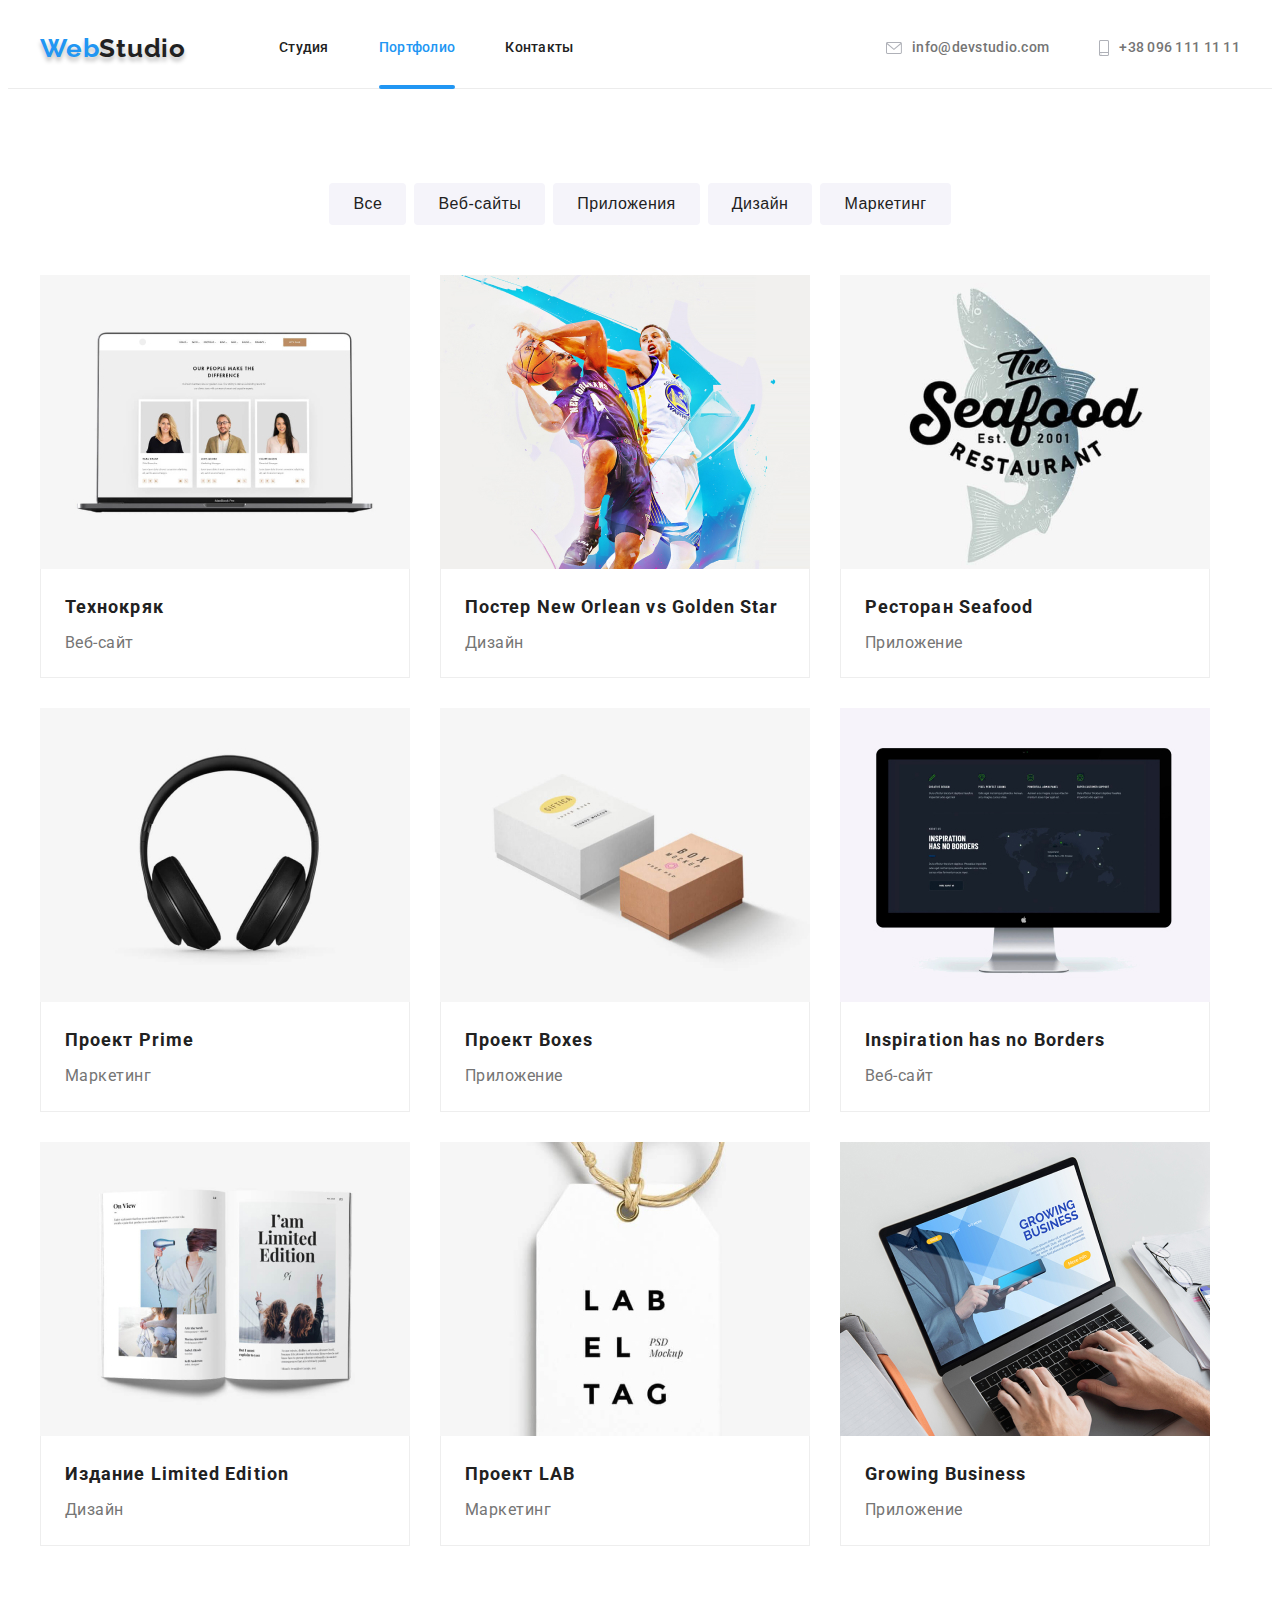
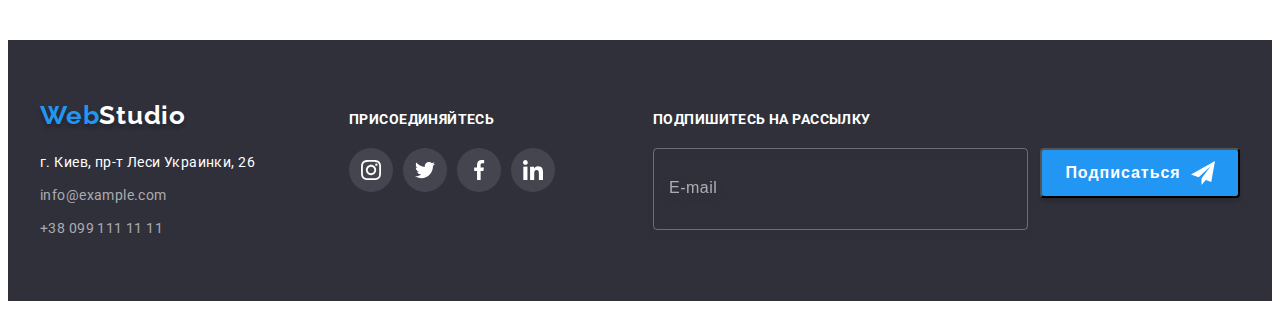
==== portfolio.html @ 2c864039 "создает файлы и папки проекта" ====
<!DOCTYPE html>
<html lang="ru">

<head>
    <meta charset="UTF-8">
    <meta http-equiv="X-UA-Compatible" content="IE=edge">
    <meta name="viewport" content="width=device-width, initial-scale=1.0">
    <title>Портфолио</title>
    <link rel="preconnect" href="https://fonts.gstatic.com">
    <link
        href="https://fonts.googleapis.com/css2?family=Oleo+Script&family=Raleway:wght@700&family=Roboto:wght@400;500;700;900&display=swap"
        rel="stylesheet">
    <link rel="stylesheet" href="https://cdnjs.cloudflare.com/ajax/libs/modern-normalize/1.0.0/modern-normalize.min.css"
            integrity="sha512-ISS7cAi1PEhQ8jnbJpJZMd29NlhNj4AWYyLOSp2CE/CsHxTCu+r+t0D2yoJudVrd0/8fTVPUVDzY5Tvli75u/g=="
            crossorigin="anonymous" />
    <link rel="stylesheet" href="./css/main.min.css">
</head>

<body>
        <header class="header">
            <div class="container header-container">
                <nav class="nav">
                    <a href="./index.html" class="logo link">Web<span class="logo__second-name">Studio</span></a>
                    <ul class="nav__list list">
                        <li class="nav__item">
                            <a class="nav__link link" href="./index.html">Студия</a>
                        </li>
                        <li class="nav__item">
                            <a class="nav__link link current" href="./portfolio.html">Портфолио</a>
                        </li>
                        <li class="nav__item">
                            <a class="nav__link link" href="">Контакты</a>
                        </li>
                    </ul>
                </nav>
        
                <ul class="header__contacts list link">
                    <li class="header__item">
                        <a class="header__mail link" href="mailto:info@devstudio.com">
                            <svg class="header__icon-envelope" width="16px" height="12px">
                                <use href="./images/sprite.svg#icon-envelope"></use>
                            </svg>
                            info@devstudio.com
                        </a>
                    </li>
                    <li><a class="header__tel link" href="tel:+380961111111">
                            <svg class="header__icon-smartphone" width="10px" height="16px">
                                <use href="./images/sprite.svg#icon-smartphone"></use>
                            </svg>
                            +38 096 111 11 11</a>
                    </li>
                </ul>
            </div>
        </header>

    <main>
        
            <!--        Кнопки-фильтры             -->

    <h1 class="portfolio__title visually-hidden">Портфолио</h1>
        <section class="portfolio__cards section">
            <div class="container">
                <ul class="portfolio__list list">
                    <li class="portfolio__list-item"><button type="button" class="nav-btn">Все</button></li>
                    <li class="portfolio__list-item"><button type="button" class="nav-btn">Веб-сайты</button></li>
                    <li class="portfolio__list-item"><button type="button" class="nav-btn">Приложения</button></li>
                    <li class="portfolio__list-item"><button type="button" class="nav-btn">Дизайн</button></li>
                    <li class="portfolio__list-item"><button type="button" class="nav-btn">Маркетинг</button></li>
                </ul>
                     
            <!--        Карточки             -->

                <ul class="cards__list list cards__container">
                    <li class="cards__item">
                        <a href="" class="cards__portfolio-link link">
                            <div class="card__wrapper">
                                <img class="cards__img" src="./images/cards/img.jpg" alt="Сайт" width="370" height="294">
                                <p class="overlay">
                                    Технокряк это современная площадка распространения коронавируса. Компании используют эту платформу
                                    для цифрового
                                    шпионажа и атак на защищённые сервера конкурентов.
                                </p>
                            </div>
                            
                            <div class="card__description">
                                <h2 class="cards__title">Технокряк</h2>
                                <p class="cards__relation">Веб-сайт</p>
                            </div>
                        </a>
                        
                    </li>
                    <li class="cards__item">
                        <a href="" class="cards__portfolio-link link">
                            <div class="card__wrapper">
                                <img class="cards__img" src="./images/cards/img-1.jpg" alt="Баскетболисты" width="370" height="294">
                                <p class="overlay">
                                    Технокряк это современная площадка распространения коронавируса. Компании используют эту платформу
                                    для цифрового
                                    шпионажа и атак на защищённые сервера конкурентов.
                                </p>
                            </div>

                                <div class="card__description">
                                    <h2 class="cards__title">Постер New Orlean vs Golden Star</h2>
                                    <p class="cards__relation">Дизайн</p>
                                </div>
                        </a>
                        
                    </li>
                    <li class="cards__item">
                        <a href="" class="cards__portfolio-link link">
                            <div class="card__wrapper">
                                <img class="cards__img" src="./images/cards/img-2.jpg" alt="Лого ресторана" width="370" height="294">
                                <p class="overlay">
                                    Технокряк это современная площадка распространения коронавируса. Компании используют эту платформу
                                    для цифрового
                                    шпионажа и атак на защищённые сервера конкурентов.
                                </p>
                            </div>
                                <div class="card__description">
                                    <h2 class="cards__title">Ресторан Seafood</h2>
                                    <p class="cards__relation">Приложение</p>
                                </div>
                        </a>
                        
                    </li>
                    <li class="cards__item">
                        <a href="" class="cards__portfolio-link link">
                            <div class="card__wrapper">
                                <img class="cards__img" src="./images/cards/img-3.jpg" alt="Наушники" width="370" height="294">
                                <p class="overlay">
                                    Технокряк это современная площадка распространения коронавируса. Компании используют эту платформу
                                    для цифрового
                                    шпионажа и атак на защищённые сервера конкурентов.
                                </p>
                            </div>
                                <div class="card__description">
                                    <h2 class="cards__title">Проект Prime</h2>
                                    <p class="cards__relation">Маркетинг</p>
                                </div>
                        </a>
                        
                    </li>
                    <li class="cards__item">
                        <a href="" class="cards__portfolio-link link">
                            <div class="card__wrapper">
                                <img class="cards__img" src="./images/cards/img-4.jpg" alt="Коробки" width="370" height="294">
                                <p class="overlay">
                                    Технокряк это современная площадка распространения коронавируса. Компании используют эту платформу
                                    для цифрового
                                    шпионажа и атак на защищённые сервера конкурентов.
                                </p>
                            </div>
                                <div class="card__description">
                                    <h2 class="cards__title">Проект Boxes</h2>
                                    <p class="cards__relation">Приложение</p>
                                </div>
                        </a>
                        
                    </li>
                    <li class="cards__item">
                        <a href="" class="cards__portfolio-link link">
                            <div class="card__wrapper">
                                <img class="cards__img" src="./images/cards/img-5.jpg" alt="Сайт" width="370" height="294">
                                <p class="overlay">
                                    Технокряк это современная площадка распространения коронавируса. Компании используют эту платформу
                                    для цифрового
                                    шпионажа и атак на защищённые сервера конкурентов.
                                </p>
                            </div>
                                <div class="card__description">
                                    <h2 class="cards__title">Inspiration has no Borders</h2>
                                    <p class="cards__relation">Веб-сайт</p>
                                </div>
                        </a>
                        
                    </li>
                    <li class="cards__item">
                        <a href="" class="cards__portfolio-link link">
                            <div class="card__wrapper">
                                <img class="cards__img" src="./images/cards/img-6.jpg" alt="Журнал" width="370" height="294">
                                <p class="overlay">
                                    Технокряк это современная площадка распространения коронавируса. Компании используют эту платформу
                                    для цифрового
                                    шпионажа и атак на защищённые сервера конкурентов.
                                </p>
                            </div>
                                <div class="card__description">
                                    <h2 class="cards__title">Издание Limited Edition</h2>
                                    <p class="cards__relation">Дизайн</p>
                                </div>
                        </a>
                        
                    </li>
                    <li class="cards__item">
                        <a href="" class="cards__portfolio-link link">
                            <div class="card__wrapper">
                                <img class="cards__img" src="./images/cards/img-7.jpg" alt="Бирка" width="370" height="294">
                                <p class="overlay">
                                    Технокряк это современная площадка распространения коронавируса. Компании используют эту платформу
                                    для цифрового
                                    шпионажа и атак на защищённые сервера конкурентов.
                                </p>
                            </div>
                                <div class="card__description">
                                    <h2 class="cards__title">Проект LAB</h2>
                                    <p class="cards__relation">Маркетинг</p>
                                </div>
                        </a>
                        
                    </li>
                    <li class="cards__item" >
                        <a href="" class="cards__portfolio-link link">
                            <div class="card__wrapper">
                                <img class="cards__img" src="./images/cards/img-8.jpg" alt="Ноутбук" width="370" height="294">
                                <p class="overlay">
                                    Технокряк это современная площадка распространения коронавируса. Компании используют эту платформу
                                    для цифрового
                                    шпионажа и атак на защищённые сервера конкурентов.
                                </p>
                            </div>
                                <div class="card__description">
                                    <h2 class="cards__title">Growing Business</h2>
                                    <p class="cards__relation">Приложение</p>
                                </div>
                        </a>
                        
                    </li>
                </ul>
            </div>
            
        </section>

    </main>
    
    <!--footer and adress-->
    <footer>
        <div class="footer">
            <div class="container footer-fl">
    
                <div class="footer__adds">
                    <h2 class="footer__header visually-hidden">Контакты</h2>
                    <a class="logo link footer__logo" href="index.html">Web<span class="logo__second-name">Studio</span></a>
                    <address class="adds">
                        <ul class="adds__list list">
                            <li class="adds__item"><a class="adds__link-address link"
                                    href="https://goo.gl/maps/FESoBr5XwrtahdSF9" target="_blank"
                                    rel="noreferrer noopener">г. Киев, пр-т Леси
                                    Украинки, 26</a></li>
                            <li class="adds__item"><a class="adds__link-mail link"
                                    href="mailto:info@example.com">info@example.com</a></li>
                            <li class="adds__item"><a class="adds__link-tel link" href="tel:+380991111111">+38 099 111 11
                                    11</a></li>
                        </ul>
                    </address>
                </div>
                <div class="footer__social">
                    <h3 class="footer__social-header">присоединяйтесь</h3>
                    <ul class="footer__social-list list">
                        <li class="footer__soc-item">
                            <a href="" class="footer__social-list-link link">
                                <svg class="footer__social-list-icon" width="20px" height="20px">
                                    <use href="./images/sprite.svg#icon-instagram"></use>
                                </svg>
                            </a>
                        </li>
                        <li class="footer__soc-item">
                            <a href="" class="footer__social-list-link link">
                                <svg class="footer__social-list-icon" width="20px" height="20px">
                                    <use href="./images/sprite.svg#icon-twitter"></use>
                                </svg>
                            </a>
                        </li>
                        <li class="footer__soc-item">
                            <a href="" class="footer__social-list-link link">
                                <svg class="footer__social-list-icon" width="20px" height="20px">
                                    <use href="./images/sprite.svg#icon-facebook"></use>
                                </svg>
                            </a>
                        </li>
                        <li class="footer__soc-item">
                            <a href="" class="footer__social-list-link link">
                                <svg class="footer__social-list-icon" width="20px" height="20px">
                                    <use href="./images/sprite.svg#icon-linkedin"></use>
                                </svg>
                            </a>
                        </li>
                    </ul>
                </div>
                <div class="subscription">
                    <h3 class="subscription__title">подпишитесь на рассылку</h3>
                    <form action="#" class="subscription__form-footer">
                        <label class="subscription__label">
                            <input type="email" class="subscription__form-input" placeholder="E-mail">
                        </label>
                        <button type="submit" class="subscription__form-btn">
                            Подписаться
                            <svg class="icon-send" width="24px" height="24px">
                                <use href="./images/icons.svg#icon-icon-send"></use>
                            </svg>
                        </button>
                    </form>
                </div>
            </div>
    
        </div>
    </footer>

</body>

</html>
---- css/main.min.css ----
:root{--main-font: "Roboto", sans-serif;--secondary-font: "Raleway", sans-serif;--accent-color: #2196f3;--title-color: #212121;--under-color: #757575;--other-color: #ffffff;--bg-hf: #2f303a;--color-adds: rgba(255, 255, 255, 0.6);--icon-color: #afb1b8;--td: 250ms;--tf: cubic-bezier(0.4, 0, 0.2, 1)}.visually-hidden{position:absolute;width:1px;height:1px;margin:-1px;border:0;padding:0;white-space:nowrap;clip-path:inset(100%);clip:rect(0 0 0 0);overflow:hidden}.list{list-style:none}.link{text-decoration:none}h1,h2,h3,h4,h5,h6,p{margin-top:0;margin-bottom:0}ul,ol{margin-top:0;margin-bottom:0;padding-left:0}img{display:block}body{font-family:var(--main-font)}.section{padding-bottom:94px}.container{width:1200px;padding-left:15px;padding-right:15px;margin:0 auto}.title-section{margin-bottom:50px}.logo{margin-right:93px;font-family:var(--secondary-font);font-weight:700;font-size:26px;line-height:1.19;letter-spacing:0.03em;text-shadow:0px 4px 4px rgba(0,0,0,0.25);color:var(--accent-color)}.backdrop{position:fixed;top:0;left:0;width:100vw;height:100vh;background:rgba(0,0,0,0.2);z-index:100;transition-property:opacity, visibility;transition-duration:var(--td);transition-timing-function:var(--tf)}.is-hidden{opacity:0;visibility:hidden;pointer-events:none}.modal{position:absolute;top:50%;left:50%;transform:translate(-50%, -50%);width:528px;height:580px;background-color:var(--other-color);box-shadow:0px 1px 3px rgba(0,0,0,0.12),0px 1px 1px rgba(0,0,0,0.14),0px 2px 1px rgba(0,0,0,0.2);border-radius:4px;padding:40px}.modal-close-btn{width:30px;height:30px;background-color:transparent;border:1px solid rgba(0,0,0,0.1);cursor:pointer;position:absolute;top:8px;right:8px;padding:0;border-radius:50%;display:flex;align-items:center;justify-content:center}.icon-close{width:18px;height:18px;transition-property:fill;transition-duration:var(--td);transition-timing-function:var(--tf)}.icon-close:hover{fill:var(--accent-color)}.modal-form{display:flex;flex-direction:column}.modal-form-head{font-style:normal;font-weight:bold;font-size:20px;line-height:1.15;text-align:center;letter-spacing:0.03em;color:var(--title-color);margin-bottom:12px}.modal-form-input{width:100%;height:40px;border:1px solid rgba(33,33,33,0.2);border-radius:4px;padding-left:42px;transition-property:border-color;transition-duration:var(--td);transition-timing-function:var(--tf)}.modal-form-input:focus{border-color:var(--accent-color);outline:none}.modal-form-input:focus+.modal-form-icon{fill:var(--accent-color)}.modal-form-icon{position:absolute;display:block;top:50%;left:15px;transform:translateY(-50%);transition-property:fill;transition-duration:var(--td);transition-timing-function:var(--tf)}.modal-form-input-wrapper{display:block;position:relative;margin-top:4px}.modal-form-field{margin-bottom:10px}.modal-form-message{margin-top:4px;height:120px;width:100%;border:1px solid rgba(33,33,33,0.2);border-radius:4px;resize:none;padding:12px 16px}.modal-form-message::placeholder{font-size:12px;line-height:1.16;letter-spacing:0.01em;color:rgba(117,117,117,0.5)}.modal-form-message:focus{border-color:var(--accent-color);outline:none}.modal-form-checkbox-policy{font-size:14px;line-height:1.7;letter-spacing:0.03em;color:var(--under-color);margin-left:auto;margin-right:auto}.modal-form-checkbox-policy::before{content:"";display:inline-block;vertical-align:middle;margin-right:8px;width:16px;height:15px;outline:1px solid black;cursor:pointer;transition-property:outline-color;transition-duration:var(--td);transition-timing-function:var(--tf)}.modal-form-checkbox:checked+.modal-form-checkbox-policy::before{outline:var(--accent-color);background-image:url("../images/check.svg")}.modal-form-checkbox:focus+.modal-form-checkbox-policy::before{outline-color:var(--accent-color)}.vis-hidden-for-check{position:absolute !important;clip:rect(1px 1px 1px 1px);clip:rect(1px, 1px, 1px, 1px);padding:0 !important;border:0 !important;height:1px !important;width:1px !important;overflow:hidden}.modal-form-btn{display:block;width:200px;height:50px;background:var(--accent-color);box-shadow:0px 4px 4px rgba(0,0,0,0.15);border-radius:4px;cursor:pointer;margin-left:auto;margin-right:auto;margin-top:30px;padding-top:10px;padding-bottom:10px;font-weight:700;font-size:16px;line-height:1.87;align-items:center;text-align:center;letter-spacing:0.06em;color:var(--other-color);background-color:var(--accent-color)}.header{border-bottom:1px solid #ececec}.header .logo__second-name{color:var(--title-color)}.header-container{display:flex;align-items:center}.nav{display:flex;align-items:center}.nav .link.current{color:var(--accent-color)}.current{position:relative}.current::after{position:absolute;content:"";left:0;bottom:-1px;background-color:var(--accent-color);border-radius:2px;width:100%;height:4px}.nav__list{display:flex;align-items:center}.nav__link{display:block;padding:32px 0;font-weight:500;font-size:14px;line-height:1.14;letter-spacing:0.02em;color:var(--title-color);transition-property:color;transition-duration:var(--td);transition-timing-function:var(--tf)}.nav__item:not(:last-child){margin-right:50px}.header__contacts{margin-left:auto;display:flex;align-items:center}.header__item{margin-right:50px}.nav__link:hover,.nav__link:focus,.header__mail:focus,.header__mail:hover,.header__tel:hover,.header__tel:focus,.header__mail:focus .header__icon-envelope,.header__mail:hover .header__icon-envelope,.header__tel:hover .header__icon-smartphone,.header__tel:focus .header__icon-smartphone{color:var(--accent-color);fill:var(--accent-color)}.header__mail,.header__tel{display:flex;align-items:center;color:var(--under-color);transition-property:color;transition-duration:var(--td);transition-timing-function:var(--tf)}.header__contacts{font-weight:500;font-size:14px;line-height:1.14;letter-spacing:0.02em}.header__icon-envelope{fill:var(--icon-color);margin-right:10px;transition-property:fill;transition-duration:var(--td);transition-timing-function:var(--tf)}.header__icon-smartphone{fill:var(--icon-color);margin-right:10px;transition-property:fill;transition-duration:var(--td);transition-timing-function:var(--tf)}.hero{background:var(--bg-hf);padding-top:200px;padding-bottom:200px;background-image:linear-gradient(rgba(47,48,58,0.4), rgba(47,48,58,0.4)),url("../images/bg.png");background-repeat:no-repeat;background-position:center;max-width:1600px;margin:0 auto}.hero__heading{width:696px;margin-left:auto;margin-right:auto;margin-bottom:30px;font-weight:900;font-size:44px;line-height:1.36;text-align:center;letter-spacing:0.06em;text-transform:uppercase;color:var(--other-color)}.hero__button{display:block;margin-left:auto;margin-right:auto;padding:10px 32px;font-weight:700;font-size:16px;line-height:1.87;align-items:center;text-align:center;letter-spacing:0.06em;color:var(--other-color);background-color:var(--accent-color);cursor:pointer;border-radius:4px}.features__icon{display:flex;align-items:center;justify-content:center;width:270px;height:120px;border-radius:4px;margin-bottom:30px;background-color:#f5f4fa}.features{padding-top:94px}.features__list{display:flex}.features__list .features__item{width:270px}.features__list .features__item:not(:last-child){margin-right:30px}.features__header-item{margin-bottom:10px;font-weight:700;font-size:14px;line-height:1.14;letter-spacing:0.03em;text-transform:uppercase;color:var(--title-color)}.features__description{font-size:14px;line-height:1.71;letter-spacing:0.03em;color:var(--under-color)}.implementation__list{display:flex;margin-right:-30px}.implementation__item{flex-basis:calc((100% - 90) / 3);margin-right:30px;position:relative}.implementation__header{font-weight:700;font-size:36px;line-height:1.19;text-align:center;letter-spacing:0.03em;color:var(--title-color)}.implementation__description{position:absolute;font-family:var(--main-font);background:rgba(47,48,58,0.8);font-weight:700;font-size:14px;line-height:1.14;text-align:center;letter-spacing:0.03em;text-transform:uppercase;color:var(--other-color);width:100%;bottom:0;padding:27px}.team{background-color:#f5f4fa;padding-top:94px}.team__item{flex-basis:calc((100% - 120px) / 4);margin-left:30px;background:var(--other-color);box-shadow:0px 1px 3px rgba(0,0,0,0.12),0px 1px 1px rgba(0,0,0,0.14),0px 2px 1px rgba(0,0,0,0.2);border-radius:0px 0px 4px 4px}.team__list{display:flex;margin-left:-30px}.team__title{font-weight:700;font-size:36px;line-height:1.19;text-align:center;letter-spacing:0.03em;color:var(--title-color)}.team__discription{padding-left:10px;padding-right:10px;padding-top:30px;padding-bottom:30px}.team__name{font-weight:500;font-size:16px;line-height:1.18;text-align:center;letter-spacing:0.03em;color:var(--title-color);margin-bottom:10px}.team__profession{font-size:16px;line-height:1.18;text-align:center;letter-spacing:0.03em;color:var(--under-color);margin-top:16px}.team__social-list-icon{fill:var(--icon-color);width:20px;height:16px;transition-property:fill;transition-duration:var(--td);transition-timing-function:var(--tf)}.team__social-list{display:flex;justify-content:space-between;padding-left:32px;padding-right:32px}.team__social-list-link{display:flex;justify-content:center;align-items:center;width:44px;height:44px;border-radius:50%;transition-property:background-color;transition-duration:var(--td);transition-timing-function:var(--tf)}.team__social-list-link:hover,.team__social-list-link:focus{background-color:var(--accent-color)}.team__social-list-link:hover .team__social-list-icon,.team__social-list-link:focus .team__social-list-icon{fill:var(--other-color)}.clients{padding-top:94px}.company{display:flex}.clients__title{font-size:36px;line-height:1.19;text-align:center;letter-spacing:0.03em;color:var(--title-color)}.company__icon{display:flex;justify-content:center;align-items:center;width:170px;height:92px;border:1px solid #afb1b8;border-radius:4px;fill:var(--icon-color);transition-property:fill, border-color;transition-duration:var(--td);transition-timing-function:var(--tf)}.company__icon:focus,.company__icon:hover{fill:var(--accent-color);border-color:var(--accent-color)}.company__item{transition-property:border-color;transition-duration:var(--td);transition-timing-function:var(--tf)}.company__item:focus,.company__item:hover{border-color:var(--accent-color)}.company__item:not(:last-child){margin-right:30px}.footer-fl{display:flex;align-items:baseline}.footer{padding-top:60px;padding-bottom:60px;background:var(--bg-hf)}.footer .logo__second-name{color:var(--other-color)}.footer__logo{display:inline-block;margin-bottom:20px}.adds__link-mail,.adds__link-tel,.adds__link-address{font-style:normal;font-weight:normal;font-size:14px;line-height:1.71;letter-spacing:0.03em;color:var(--color-adds)}.adds__link-address{color:var(--other-color)}.adds__item{margin-bottom:9px}.adds__item:last-child{margin-bottom:0}.footer__social-header{font-family:Roboto;font-size:14px;line-height:1.14;letter-spacing:0.03em;text-transform:uppercase;color:var(--other-color)}.footer__social{margin-left:70px}.footer__social-list{display:flex;margin-top:20px}.footer__social-list-link{display:flex;align-items:center;justify-content:center;width:44px;height:44px;background:rgba(255,255,255,0.1);border-radius:50%;transition-property:background;transition-duration:var(--td);transition-timing-function:var(--tf)}.footer__social-list-link:focus,.footer__social-list-link:hover{background-color:var(--accent-color)}.footer__soc-item:not(:last-child){margin-right:10px}.footer__social-list-icon{fill:var(--other-color)}.subscription{margin-left:auto}.subscription__title{font-size:14px;line-height:1.14;letter-spacing:0.03em;text-transform:uppercase;color:var(--other-color)}.subscription__form-footer{display:flex;margin-top:20px}.subscription__form-input{padding:15px 0 15px 15px;height:50px;width:358px;border:1px solid rgba(255,255,255,0.3);filter:drop-shadow(0px 4px 4px rgba(0,0,0,0.15));border-radius:4px;background-color:transparent;color:var(--other-color)}.subscription__form-input::placeholder{font-size:16px;line-height:1.25;align-items:center;letter-spacing:0.03em;color:rgba(255,255,255,0.6)}.subscription__form-btn{display:flex;justify-content:center;align-items:center;width:200px;height:50px;background:var(--accent-color);box-shadow:0px 4px 4px rgba(0,0,0,0.15);border-radius:4px;margin-left:12px;cursor:pointer;font-size:16px;line-height:1.87;font-weight:bold;letter-spacing:0.06em;color:var(--other-color)}.icon-send{margin-left:10px}.card__wrapper{position:relative;overflow:hidden}.overlay{font-size:18px;line-height:1.4;letter-spacing:0.03em;padding:63px 24px;position:absolute;background-color:rgba(33,150,243,0.9);color:var(--other-color);height:100%;top:0;left:0;overflow:auto;transform:translateY(100%);transition-property:transform;transition-duration:var(--td);transition-timing-function:var(--tf)}.cards__portfolio-link:hover .overlay,.cards__portfolio-link:focus .overlay{transform:translateY(0%)}.portfolio__cards{padding-top:94px}.portfolio__list{justify-content:center;display:flex;margin-bottom:50px}.portfolio__list-item{margin-right:8px}.portfolio__list-item:last-child{margin-right:0}.cards__list{display:flex;flex-wrap:wrap;margin-right:-30px}.cards__item{flex-basis:calc((100% - 90) / 3);margin-right:30px;margin-bottom:30px}.cards__item:nth-last-child(-n+3){margin-bottom:0}.cards__item:focus,.cards__item:hover{box-shadow:0px 1px 1px rgba(0,0,0,0.12),0px 4px 4px rgba(0,0,0,0.06),1px 4px 6px rgba(0,0,0,0.16)}.card__description{padding:20px 24px;border-bottom:1px solid #eeeeee;border-right:1px solid #eeeeee;border-left:1px solid #eeeeee}.nav-btn{padding:6px 22px;font-weight:500;font-size:16px;line-height:1.6;text-align:center;letter-spacing:0.03em;color:var(--title-color);background:#f5f4fa;border-color:transparent;border-radius:4px;transition-property:background-color, color, box-shadow;transition-duration:var(--td);transition-timing-function:var(--tf)}.nav-btn:hover,.nav-btn:focus{background-color:var(--accent-color);color:var(--other-color);cursor:pointer;box-shadow:0px 3px 1px rgba(0,0,0,0.1),0px 1px 2px rgba(0,0,0,0.08),0px 2px 2px rgba(0,0,0,0.12)}.cards__title{margin-bottom:4px;font-size:18px;line-height:2;letter-spacing:0.06em;color:var(--title-color)}.cards__relation{font-size:16px;line-height:1.8;letter-spacing:0.03em;color:var(--under-color)}
/*# sourceMappingURL=main.min.css.map */
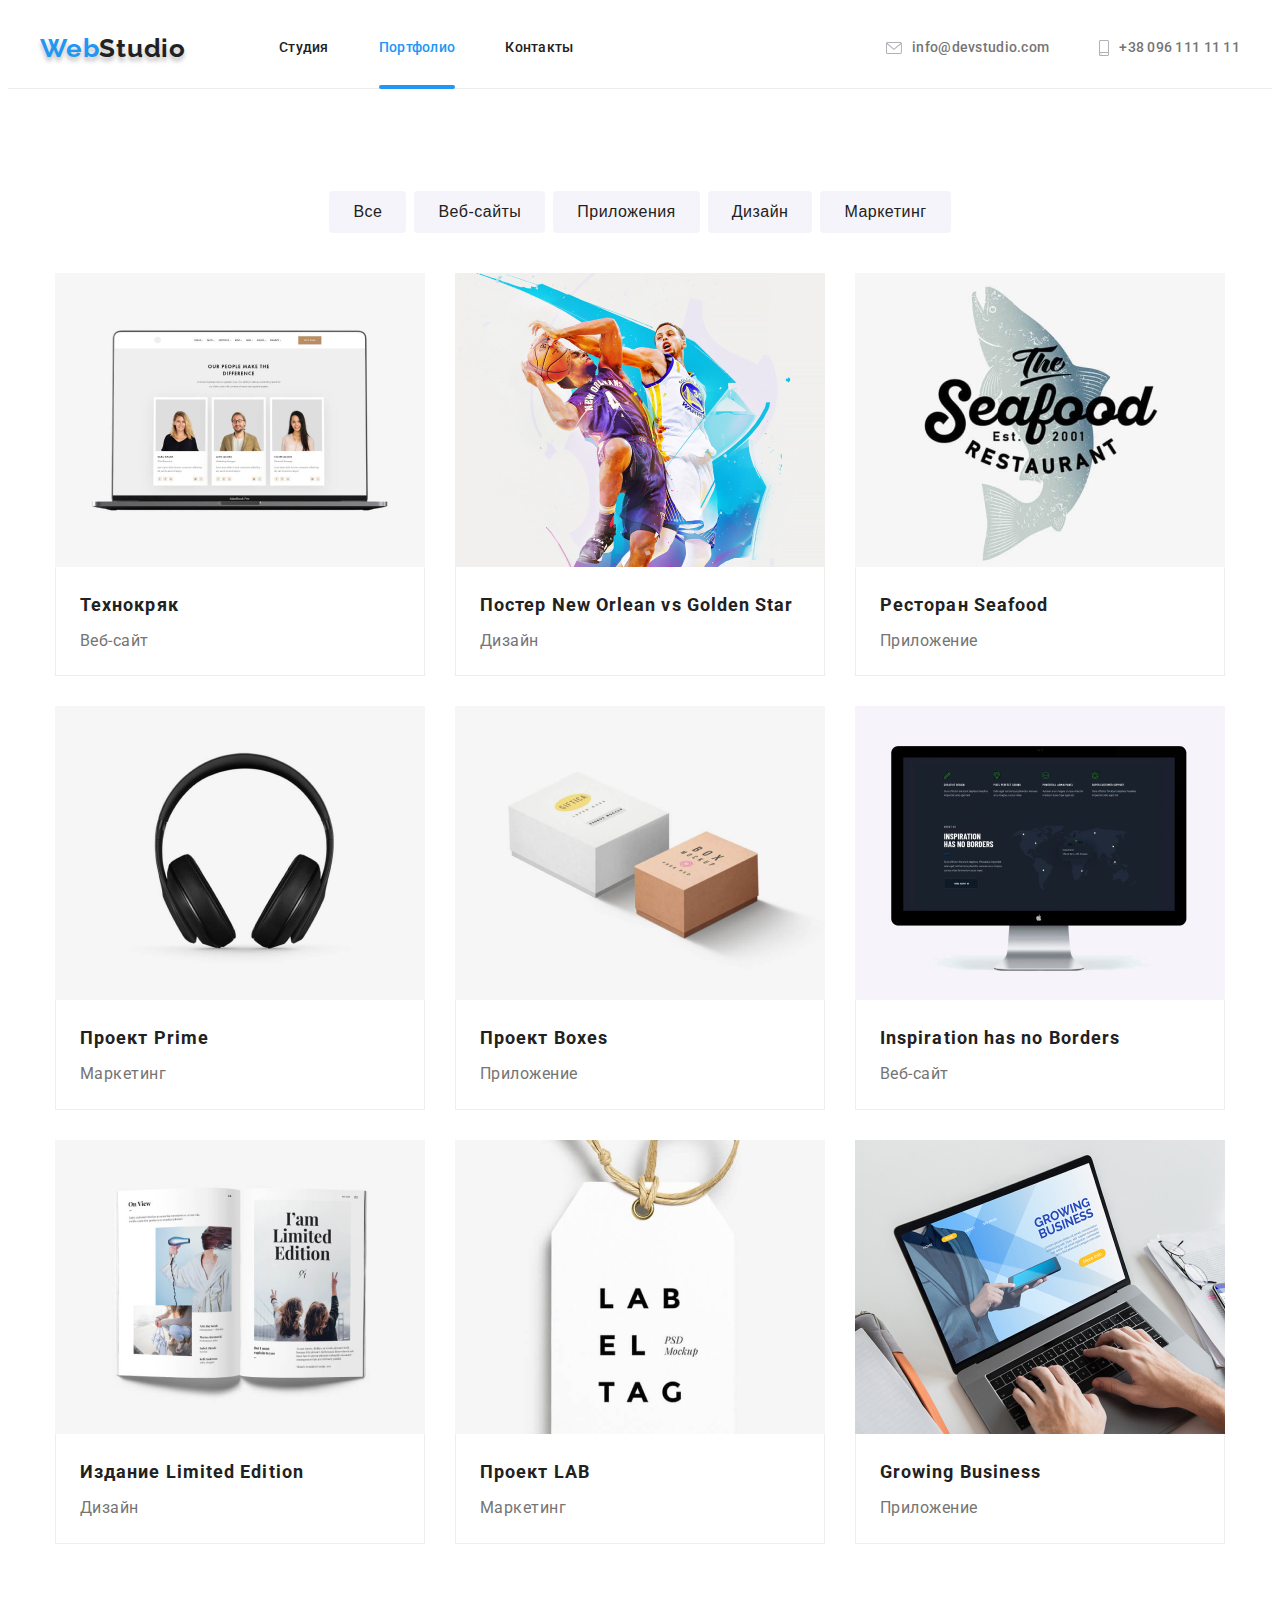
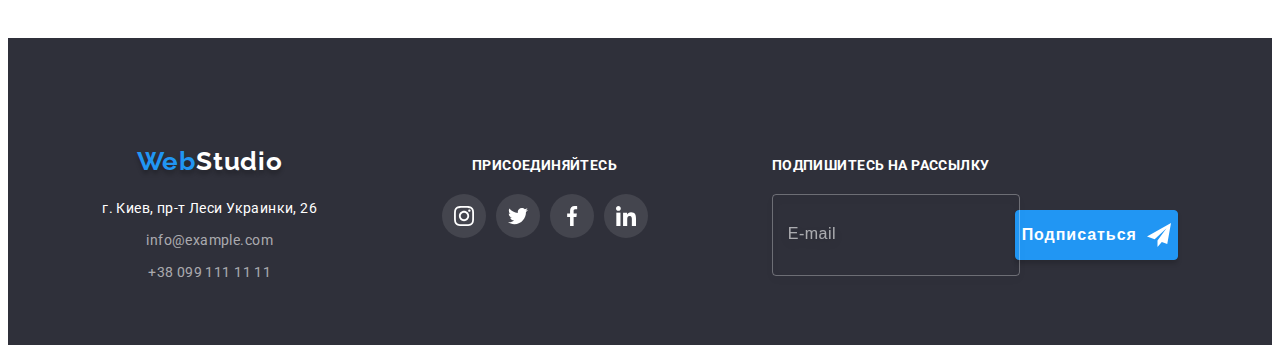
==== commit 1f27dd42: "портфолио почти готово" ====
--- a/portfolio.html
+++ b/portfolio.html
@@ -74,7 +74,12 @@
                     <li class="cards__item">
                         <a href="" class="cards__portfolio-link link">
                             <div class="card__wrapper">
-                                <img class="cards__img" src="./images/cards/img.jpg" alt="Сайт" width="370" height="294">
+                                <picture>
+                                    <source srcset="./images/cards/img.jpg 1x, ./images/cards/img@2x.jpg 2x" media="(min-width: 1200px)">
+                                    <source srcset="./images/cards/tab/tab-img.jpg 1x, ./images/cards/tab/tab-img@2x.jpg 2x" media="(min-width: 768px)">
+                                    <source srcset="./images/cards/mob/mob-img.jpg 1x, ./images/cards/mob/mob-img@2x.jpg 2x" media="(max-width: 767px)">
+                                    <img class="cards__img" src="./images/cards/img.jpg" alt="Сайт">
+                                </picture>
                                 <p class="overlay">
                                     Технокряк это современная площадка распространения коронавируса. Компании используют эту платформу
                                     для цифрового
@@ -92,7 +97,12 @@
                     <li class="cards__item">
                         <a href="" class="cards__portfolio-link link">
                             <div class="card__wrapper">
-                                <img class="cards__img" src="./images/cards/img-1.jpg" alt="Баскетболисты" width="370" height="294">
+                                <picture>
+                                    <source srcset="./images/cards/img-1.jpg 1x, ./images/cards/img1@2x.jpg 2x" media="(min-width: 1200px)">
+                                    <source srcset="./images/cards/tab/tab-img1.jpg 1x, ./images/cards/tab/tab-img1@2x.jpg 2x" media="(min-width: 768px)">
+                                    <source srcset="./images/cards/mob/mob-img1.jpg 1x, ./images/cards/mob/mob-img1@2x.jpg 2x" media="(max-width: 767px)">
+                                    <img class="cards__img" src="./images/cards/img-1.jpg" alt="Баскетболисты">
+                                </picture>
                                 <p class="overlay">
                                     Технокряк это современная площадка распространения коронавируса. Компании используют эту платформу
                                     для цифрового
@@ -110,7 +120,14 @@
                     <li class="cards__item">
                         <a href="" class="cards__portfolio-link link">
                             <div class="card__wrapper">
-                                <img class="cards__img" src="./images/cards/img-2.jpg" alt="Лого ресторана" width="370" height="294">
+                                <picture>
+                                    <source srcset="./images/cards/img-2.jpg 1x, ./images/cards/img2@2x.jpg 2x" media="(min-width: 1200px)">
+                                    <source srcset="./images/cards/tab/tab-img2.jpg 1x, ./images/cards/tab/tab-img2@2x.jpg 2x"
+                                        media="(min-width: 768px)">
+                                    <source srcset="./images/cards/mob/mob-img2.jpg 1x, ./images/cards/mob/mob-img2@2x.jpg 2x"
+                                        media="(max-width: 767px)">
+                                    <img class="cards__img" src="./images/cards/img-2.jpg" alt="Лого ресторана">
+                                </picture>
                                 <p class="overlay">
                                     Технокряк это современная площадка распространения коронавируса. Компании используют эту платформу
                                     для цифрового
@@ -127,7 +144,14 @@
                     <li class="cards__item">
                         <a href="" class="cards__portfolio-link link">
                             <div class="card__wrapper">
-                                <img class="cards__img" src="./images/cards/img-3.jpg" alt="Наушники" width="370" height="294">
+                                <picture>
+                                    <source srcset="./images/cards/img-3.jpg 1x, ./images/cards/img3@2x.jpg 2x" media="(min-width: 1200px)">
+                                    <source srcset="./images/cards/tab/tab-img3.jpg 1x, ./images/cards/tab/tab-img3@2x.jpg 2x"
+                                        media="(min-width: 768px)">
+                                    <source srcset="./images/cards/mob/mob-img3.jpg 1x, ./images/cards/mob/mob-img3@2x.jpg 2x"
+                                        media="(max-width: 767px)">
+                                    <img class="cards__img" src="./images/cards/img-3.jpg" alt="Наушники">
+                                </picture>
                                 <p class="overlay">
                                     Технокряк это современная площадка распространения коронавируса. Компании используют эту платформу
                                     для цифрового
@@ -144,7 +168,14 @@
                     <li class="cards__item">
                         <a href="" class="cards__portfolio-link link">
                             <div class="card__wrapper">
-                                <img class="cards__img" src="./images/cards/img-4.jpg" alt="Коробки" width="370" height="294">
+                                <picture>
+                                    <source srcset="./images/cards/img-4.jpg 1x, ./images/cards/img4@2x.jpg 2x" media="(min-width: 1200px)">
+                                    <source srcset="./images/cards/tab/tab-img4.jpg 1x, ./images/cards/tab/tab-img4@2x.jpg 2x"
+                                        media="(min-width: 768px)">
+                                    <source srcset="./images/cards/mob/mob-img4.jpg 1x, ./images/cards/mob/mob-img4@2x.jpg 2x"
+                                        media="(max-width: 767px)">
+                                    <img class="cards__img" src="./images/cards/img-4.jpg" alt="Коробки">
+                                </picture>
                                 <p class="overlay">
                                     Технокряк это современная площадка распространения коронавируса. Компании используют эту платформу
                                     для цифрового
@@ -161,7 +192,14 @@
                     <li class="cards__item">
                         <a href="" class="cards__portfolio-link link">
                             <div class="card__wrapper">
-                                <img class="cards__img" src="./images/cards/img-5.jpg" alt="Сайт" width="370" height="294">
+                                <picture>
+                                    <source srcset="./images/cards/img-5.jpg 1x, ./images/cards/img5@2x.jpg 2x" media="(min-width: 1200px)">
+                                    <source srcset="./images/cards/tab/tab-img5.jpg 1x, ./images/cards/tab/tab-img5@2x.jpg 2x"
+                                        media="(min-width: 768px)">
+                                    <source srcset="./images/cards/mob/mob-img5.jpg 1x, ./images/cards/mob/mob-img5@2x.jpg 2x"
+                                        media="(max-width: 767px)">
+                                    <img class="cards__img" src="./images/cards/img-5.jpg" alt="Сайт">
+                                </picture>
                                 <p class="overlay">
                                     Технокряк это современная площадка распространения коронавируса. Компании используют эту платформу
                                     для цифрового
@@ -178,7 +216,14 @@
                     <li class="cards__item">
                         <a href="" class="cards__portfolio-link link">
                             <div class="card__wrapper">
-                                <img class="cards__img" src="./images/cards/img-6.jpg" alt="Журнал" width="370" height="294">
+                                <picture>
+                                    <source srcset="./images/cards/img-6.jpg 1x, ./images/cards/img6@2x.jpg 2x" media="(min-width: 1200px)">
+                                    <source srcset="./images/cards/tab/tab-img6.jpg 1x, ./images/cards/tab/tab-img6@2x.jpg 2x"
+                                        media="(min-width: 768px)">
+                                    <source srcset="./images/cards/mob/mob-img6.jpg 1x, ./images/cards/mob/mob-img6@2x.jpg 2x"
+                                        media="(max-width: 767px)">
+                                    <img class="cards__img" src="./images/cards/img-6.jpg" alt="Журнал">
+                                </picture>
                                 <p class="overlay">
                                     Технокряк это современная площадка распространения коронавируса. Компании используют эту платформу
                                     для цифрового
@@ -195,7 +240,14 @@
                     <li class="cards__item">
                         <a href="" class="cards__portfolio-link link">
                             <div class="card__wrapper">
-                                <img class="cards__img" src="./images/cards/img-7.jpg" alt="Бирка" width="370" height="294">
+                                <picture>
+                                    <source srcset="./images/cards/img-7.jpg 1x, ./images/cards/img7@2x.jpg 2x" media="(min-width: 1200px)">
+                                    <source srcset="./images/cards/tab/tab-img7.jpg 1x, ./images/cards/tab/tab-img7@2x.jpg 2x"
+                                        media="(min-width: 768px)">
+                                    <source srcset="./images/cards/mob/mob-img7.jpg 1x, ./images/cards/mob/mob-img7@2x.jpg 2x"
+                                        media="(max-width: 767px)">
+                                    <img class="cards__img" src="./images/cards/img-7.jpg" alt="Бирка">
+                                </picture>
                                 <p class="overlay">
                                     Технокряк это современная площадка распространения коронавируса. Компании используют эту платформу
                                     для цифрового
@@ -212,7 +264,14 @@
                     <li class="cards__item" >
                         <a href="" class="cards__portfolio-link link">
                             <div class="card__wrapper">
-                                <img class="cards__img" src="./images/cards/img-8.jpg" alt="Ноутбук" width="370" height="294">
+                                <picture>
+                                    <source srcset="./images/cards/img-8.jpg 1x, ./images/cards/img8@2x.jpg 2x" media="(min-width: 1200px)">
+                                    <source srcset="./images/cards/tab/tab-img8.jpg 1x, ./images/cards/tab/tab-img8@2x.jpg 2x"
+                                        media="(min-width: 768px)">
+                                    <source srcset="./images/cards/mob/mob-img8.jpg 1x, ./images/cards/mob/mob-img8@2x.jpg 2x"
+                                        media="(max-width: 767px)">
+                                    <img class="cards__img" src="./images/cards/img-8.jpg" alt="Ноутбук">
+                                </picture>
                                 <p class="overlay">
                                     Технокряк это современная площадка распространения коронавируса. Компании используют эту платформу
                                     для цифрового
--- a/css/main.min.css
+++ b/css/main.min.css
@@ -1,2 +1,2 @@
-:root{--main-font: "Roboto", sans-serif;--secondary-font: "Raleway", sans-serif;--accent-color: #2196f3;--title-color: #212121;--under-color: #757575;--other-color: #ffffff;--bg-hf: #2f303a;--color-adds: rgba(255, 255, 255, 0.6);--icon-color: #afb1b8;--td: 250ms;--tf: cubic-bezier(0.4, 0, 0.2, 1)}.visually-hidden{position:absolute;width:1px;height:1px;margin:-1px;border:0;padding:0;white-space:nowrap;clip-path:inset(100%);clip:rect(0 0 0 0);overflow:hidden}.list{list-style:none}.link{text-decoration:none}h1,h2,h3,h4,h5,h6,p{margin-top:0;margin-bottom:0}ul,ol{margin-top:0;margin-bottom:0;padding-left:0}img{display:block}body{font-family:var(--main-font)}.section{padding-bottom:94px}.container{width:1200px;padding-left:15px;padding-right:15px;margin:0 auto}.title-section{margin-bottom:50px}.logo{margin-right:93px;font-family:var(--secondary-font);font-weight:700;font-size:26px;line-height:1.19;letter-spacing:0.03em;text-shadow:0px 4px 4px rgba(0,0,0,0.25);color:var(--accent-color)}.backdrop{position:fixed;top:0;left:0;width:100vw;height:100vh;background:rgba(0,0,0,0.2);z-index:100;transition-property:opacity, visibility;transition-duration:var(--td);transition-timing-function:var(--tf)}.is-hidden{opacity:0;visibility:hidden;pointer-events:none}.modal{position:absolute;top:50%;left:50%;transform:translate(-50%, -50%);width:528px;height:580px;background-color:var(--other-color);box-shadow:0px 1px 3px rgba(0,0,0,0.12),0px 1px 1px rgba(0,0,0,0.14),0px 2px 1px rgba(0,0,0,0.2);border-radius:4px;padding:40px}.modal-close-btn{width:30px;height:30px;background-color:transparent;border:1px solid rgba(0,0,0,0.1);cursor:pointer;position:absolute;top:8px;right:8px;padding:0;border-radius:50%;display:flex;align-items:center;justify-content:center}.icon-close{width:18px;height:18px;transition-property:fill;transition-duration:var(--td);transition-timing-function:var(--tf)}.icon-close:hover{fill:var(--accent-color)}.modal-form{display:flex;flex-direction:column}.modal-form-head{font-style:normal;font-weight:bold;font-size:20px;line-height:1.15;text-align:center;letter-spacing:0.03em;color:var(--title-color);margin-bottom:12px}.modal-form-input{width:100%;height:40px;border:1px solid rgba(33,33,33,0.2);border-radius:4px;padding-left:42px;transition-property:border-color;transition-duration:var(--td);transition-timing-function:var(--tf)}.modal-form-input:focus{border-color:var(--accent-color);outline:none}.modal-form-input:focus+.modal-form-icon{fill:var(--accent-color)}.modal-form-icon{position:absolute;display:block;top:50%;left:15px;transform:translateY(-50%);transition-property:fill;transition-duration:var(--td);transition-timing-function:var(--tf)}.modal-form-input-wrapper{display:block;position:relative;margin-top:4px}.modal-form-field{margin-bottom:10px}.modal-form-message{margin-top:4px;height:120px;width:100%;border:1px solid rgba(33,33,33,0.2);border-radius:4px;resize:none;padding:12px 16px}.modal-form-message::placeholder{font-size:12px;line-height:1.16;letter-spacing:0.01em;color:rgba(117,117,117,0.5)}.modal-form-message:focus{border-color:var(--accent-color);outline:none}.modal-form-checkbox-policy{font-size:14px;line-height:1.7;letter-spacing:0.03em;color:var(--under-color);margin-left:auto;margin-right:auto}.modal-form-checkbox-policy::before{content:"";display:inline-block;vertical-align:middle;margin-right:8px;width:16px;height:15px;outline:1px solid black;cursor:pointer;transition-property:outline-color;transition-duration:var(--td);transition-timing-function:var(--tf)}.modal-form-checkbox:checked+.modal-form-checkbox-policy::before{outline:var(--accent-color);background-image:url("../images/check.svg")}.modal-form-checkbox:focus+.modal-form-checkbox-policy::before{outline-color:var(--accent-color)}.vis-hidden-for-check{position:absolute !important;clip:rect(1px 1px 1px 1px);clip:rect(1px, 1px, 1px, 1px);padding:0 !important;border:0 !important;height:1px !important;width:1px !important;overflow:hidden}.modal-form-btn{display:block;width:200px;height:50px;background:var(--accent-color);box-shadow:0px 4px 4px rgba(0,0,0,0.15);border-radius:4px;cursor:pointer;margin-left:auto;margin-right:auto;margin-top:30px;padding-top:10px;padding-bottom:10px;font-weight:700;font-size:16px;line-height:1.87;align-items:center;text-align:center;letter-spacing:0.06em;color:var(--other-color);background-color:var(--accent-color)}.header{border-bottom:1px solid #ececec}.header .logo__second-name{color:var(--title-color)}.header-container{display:flex;align-items:center}.nav{display:flex;align-items:center}.nav .link.current{color:var(--accent-color)}.current{position:relative}.current::after{position:absolute;content:"";left:0;bottom:-1px;background-color:var(--accent-color);border-radius:2px;width:100%;height:4px}.nav__list{display:flex;align-items:center}.nav__link{display:block;padding:32px 0;font-weight:500;font-size:14px;line-height:1.14;letter-spacing:0.02em;color:var(--title-color);transition-property:color;transition-duration:var(--td);transition-timing-function:var(--tf)}.nav__item:not(:last-child){margin-right:50px}.header__contacts{margin-left:auto;display:flex;align-items:center}.header__item{margin-right:50px}.nav__link:hover,.nav__link:focus,.header__mail:focus,.header__mail:hover,.header__tel:hover,.header__tel:focus,.header__mail:focus .header__icon-envelope,.header__mail:hover .header__icon-envelope,.header__tel:hover .header__icon-smartphone,.header__tel:focus .header__icon-smartphone{color:var(--accent-color);fill:var(--accent-color)}.header__mail,.header__tel{display:flex;align-items:center;color:var(--under-color);transition-property:color;transition-duration:var(--td);transition-timing-function:var(--tf)}.header__contacts{font-weight:500;font-size:14px;line-height:1.14;letter-spacing:0.02em}.header__icon-envelope{fill:var(--icon-color);margin-right:10px;transition-property:fill;transition-duration:var(--td);transition-timing-function:var(--tf)}.header__icon-smartphone{fill:var(--icon-color);margin-right:10px;transition-property:fill;transition-duration:var(--td);transition-timing-function:var(--tf)}.hero{background:var(--bg-hf);padding-top:200px;padding-bottom:200px;background-image:linear-gradient(rgba(47,48,58,0.4), rgba(47,48,58,0.4)),url("../images/bg.png");background-repeat:no-repeat;background-position:center;max-width:1600px;margin:0 auto}.hero__heading{width:696px;margin-left:auto;margin-right:auto;margin-bottom:30px;font-weight:900;font-size:44px;line-height:1.36;text-align:center;letter-spacing:0.06em;text-transform:uppercase;color:var(--other-color)}.hero__button{display:block;margin-left:auto;margin-right:auto;padding:10px 32px;font-weight:700;font-size:16px;line-height:1.87;align-items:center;text-align:center;letter-spacing:0.06em;color:var(--other-color);background-color:var(--accent-color);cursor:pointer;border-radius:4px}.features__icon{display:flex;align-items:center;justify-content:center;width:270px;height:120px;border-radius:4px;margin-bottom:30px;background-color:#f5f4fa}.features{padding-top:94px}.features__list{display:flex}.features__list .features__item{width:270px}.features__list .features__item:not(:last-child){margin-right:30px}.features__header-item{margin-bottom:10px;font-weight:700;font-size:14px;line-height:1.14;letter-spacing:0.03em;text-transform:uppercase;color:var(--title-color)}.features__description{font-size:14px;line-height:1.71;letter-spacing:0.03em;color:var(--under-color)}.implementation__list{display:flex;margin-right:-30px}.implementation__item{flex-basis:calc((100% - 90) / 3);margin-right:30px;position:relative}.implementation__header{font-weight:700;font-size:36px;line-height:1.19;text-align:center;letter-spacing:0.03em;color:var(--title-color)}.implementation__description{position:absolute;font-family:var(--main-font);background:rgba(47,48,58,0.8);font-weight:700;font-size:14px;line-height:1.14;text-align:center;letter-spacing:0.03em;text-transform:uppercase;color:var(--other-color);width:100%;bottom:0;padding:27px}.team{background-color:#f5f4fa;padding-top:94px}.team__item{flex-basis:calc((100% - 120px) / 4);margin-left:30px;background:var(--other-color);box-shadow:0px 1px 3px rgba(0,0,0,0.12),0px 1px 1px rgba(0,0,0,0.14),0px 2px 1px rgba(0,0,0,0.2);border-radius:0px 0px 4px 4px}.team__list{display:flex;margin-left:-30px}.team__title{font-weight:700;font-size:36px;line-height:1.19;text-align:center;letter-spacing:0.03em;color:var(--title-color)}.team__discription{padding-left:10px;padding-right:10px;padding-top:30px;padding-bottom:30px}.team__name{font-weight:500;font-size:16px;line-height:1.18;text-align:center;letter-spacing:0.03em;color:var(--title-color);margin-bottom:10px}.team__profession{font-size:16px;line-height:1.18;text-align:center;letter-spacing:0.03em;color:var(--under-color);margin-top:16px}.team__social-list-icon{fill:var(--icon-color);width:20px;height:16px;transition-property:fill;transition-duration:var(--td);transition-timing-function:var(--tf)}.team__social-list{display:flex;justify-content:space-between;padding-left:32px;padding-right:32px}.team__social-list-link{display:flex;justify-content:center;align-items:center;width:44px;height:44px;border-radius:50%;transition-property:background-color;transition-duration:var(--td);transition-timing-function:var(--tf)}.team__social-list-link:hover,.team__social-list-link:focus{background-color:var(--accent-color)}.team__social-list-link:hover .team__social-list-icon,.team__social-list-link:focus .team__social-list-icon{fill:var(--other-color)}.clients{padding-top:94px}.company{display:flex}.clients__title{font-size:36px;line-height:1.19;text-align:center;letter-spacing:0.03em;color:var(--title-color)}.company__icon{display:flex;justify-content:center;align-items:center;width:170px;height:92px;border:1px solid #afb1b8;border-radius:4px;fill:var(--icon-color);transition-property:fill, border-color;transition-duration:var(--td);transition-timing-function:var(--tf)}.company__icon:focus,.company__icon:hover{fill:var(--accent-color);border-color:var(--accent-color)}.company__item{transition-property:border-color;transition-duration:var(--td);transition-timing-function:var(--tf)}.company__item:focus,.company__item:hover{border-color:var(--accent-color)}.company__item:not(:last-child){margin-right:30px}.footer-fl{display:flex;align-items:baseline}.footer{padding-top:60px;padding-bottom:60px;background:var(--bg-hf)}.footer .logo__second-name{color:var(--other-color)}.footer__logo{display:inline-block;margin-bottom:20px}.adds__link-mail,.adds__link-tel,.adds__link-address{font-style:normal;font-weight:normal;font-size:14px;line-height:1.71;letter-spacing:0.03em;color:var(--color-adds)}.adds__link-address{color:var(--other-color)}.adds__item{margin-bottom:9px}.adds__item:last-child{margin-bottom:0}.footer__social-header{font-family:Roboto;font-size:14px;line-height:1.14;letter-spacing:0.03em;text-transform:uppercase;color:var(--other-color)}.footer__social{margin-left:70px}.footer__social-list{display:flex;margin-top:20px}.footer__social-list-link{display:flex;align-items:center;justify-content:center;width:44px;height:44px;background:rgba(255,255,255,0.1);border-radius:50%;transition-property:background;transition-duration:var(--td);transition-timing-function:var(--tf)}.footer__social-list-link:focus,.footer__social-list-link:hover{background-color:var(--accent-color)}.footer__soc-item:not(:last-child){margin-right:10px}.footer__social-list-icon{fill:var(--other-color)}.subscription{margin-left:auto}.subscription__title{font-size:14px;line-height:1.14;letter-spacing:0.03em;text-transform:uppercase;color:var(--other-color)}.subscription__form-footer{display:flex;margin-top:20px}.subscription__form-input{padding:15px 0 15px 15px;height:50px;width:358px;border:1px solid rgba(255,255,255,0.3);filter:drop-shadow(0px 4px 4px rgba(0,0,0,0.15));border-radius:4px;background-color:transparent;color:var(--other-color)}.subscription__form-input::placeholder{font-size:16px;line-height:1.25;align-items:center;letter-spacing:0.03em;color:rgba(255,255,255,0.6)}.subscription__form-btn{display:flex;justify-content:center;align-items:center;width:200px;height:50px;background:var(--accent-color);box-shadow:0px 4px 4px rgba(0,0,0,0.15);border-radius:4px;margin-left:12px;cursor:pointer;font-size:16px;line-height:1.87;font-weight:bold;letter-spacing:0.06em;color:var(--other-color)}.icon-send{margin-left:10px}.card__wrapper{position:relative;overflow:hidden}.overlay{font-size:18px;line-height:1.4;letter-spacing:0.03em;padding:63px 24px;position:absolute;background-color:rgba(33,150,243,0.9);color:var(--other-color);height:100%;top:0;left:0;overflow:auto;transform:translateY(100%);transition-property:transform;transition-duration:var(--td);transition-timing-function:var(--tf)}.cards__portfolio-link:hover .overlay,.cards__portfolio-link:focus .overlay{transform:translateY(0%)}.portfolio__cards{padding-top:94px}.portfolio__list{justify-content:center;display:flex;margin-bottom:50px}.portfolio__list-item{margin-right:8px}.portfolio__list-item:last-child{margin-right:0}.cards__list{display:flex;flex-wrap:wrap;margin-right:-30px}.cards__item{flex-basis:calc((100% - 90) / 3);margin-right:30px;margin-bottom:30px}.cards__item:nth-last-child(-n+3){margin-bottom:0}.cards__item:focus,.cards__item:hover{box-shadow:0px 1px 1px rgba(0,0,0,0.12),0px 4px 4px rgba(0,0,0,0.06),1px 4px 6px rgba(0,0,0,0.16)}.card__description{padding:20px 24px;border-bottom:1px solid #eeeeee;border-right:1px solid #eeeeee;border-left:1px solid #eeeeee}.nav-btn{padding:6px 22px;font-weight:500;font-size:16px;line-height:1.6;text-align:center;letter-spacing:0.03em;color:var(--title-color);background:#f5f4fa;border-color:transparent;border-radius:4px;transition-property:background-color, color, box-shadow;transition-duration:var(--td);transition-timing-function:var(--tf)}.nav-btn:hover,.nav-btn:focus{background-color:var(--accent-color);color:var(--other-color);cursor:pointer;box-shadow:0px 3px 1px rgba(0,0,0,0.1),0px 1px 2px rgba(0,0,0,0.08),0px 2px 2px rgba(0,0,0,0.12)}.cards__title{margin-bottom:4px;font-size:18px;line-height:2;letter-spacing:0.06em;color:var(--title-color)}.cards__relation{font-size:16px;line-height:1.8;letter-spacing:0.03em;color:var(--under-color)}
+:root{--main-font: "Roboto", sans-serif;--secondary-font: "Raleway", sans-serif;--accent-color: #2196f3;--title-color: #212121;--under-color: #757575;--other-color: #ffffff;--bg-hf: #2f303a;--color-adds: rgba(255, 255, 255, 0.6);--icon-color: #afb1b8;--td: 250ms;--tf: cubic-bezier(0.4, 0, 0.2, 1)}.visually-hidden{position:absolute;width:1px;height:1px;margin:-1px;border:0;padding:0;white-space:nowrap;clip-path:inset(100%);clip:rect(0 0 0 0);overflow:hidden}.list{list-style:none}.link{text-decoration:none}h1,h2,h3,h4,h5,h6,p{margin-top:0;margin-bottom:0}ul,ol{margin-top:0;margin-bottom:0;padding-left:0}img{display:block}body{font-family:var(--main-font)}.section{padding-bottom:60px}@media screen and (min-width: 768px){.section{padding-bottom:60px}}@media screen and (min-width: 1200px){.section{padding-bottom:94px}}.container{padding-left:15px;padding-right:15px}@media screen and (min-width: 480px){.container{width:480px;margin:0 auto}}@media screen and (min-width: 768px){.container{width:768px}}@media screen and (min-width: 1200px){.container{width:1200px}}@media screen and (max-width: 768px){.mobile-menu{position:fixed;top:0;left:0;width:100vw;height:100vh;overflow:auto;background-color:wheat;opacity:0;visibility:hidden;pointer-events:none}.mobile-menu__container{position:relative;padding-left:25px;padding-top:48px;padding-bottom:48px}.mobile-menu__close-btn{position:absolute;top:10px;right:0;padding:0;border:none;background-color:transparent;width:40px;height:40px}.mobile-menu.is-open{opacity:1;visibility:visible;pointer-events:auto}}@media screen and (min-width: 768px){.mobile-menu{display:none}}.title-section{margin-bottom:30px;font-size:28px;line-height:1.17;text-align:center;letter-spacing:0.03em;color:var(--title-color)}@media screen and (min-width: 1200px){.title-section{margin-bottom:50px;font-size:36px}}.logo{margin-right:93px;font-family:var(--secondary-font);font-weight:700;font-size:26px;line-height:1.19;letter-spacing:0.03em;text-shadow:0px 4px 4px rgba(0,0,0,0.25);color:var(--accent-color)}.backdrop{position:fixed;top:0;left:0;width:100vw;height:100vh;background:rgba(0,0,0,0.2);z-index:100;transition-property:opacity, visibility;transition-duration:var(--td);transition-timing-function:var(--tf)}.is-hidden{opacity:0;visibility:hidden;pointer-events:none}.modal{position:absolute;top:50%;left:50%;transform:translate(-50%, -50%);width:528px;height:580px;background-color:var(--other-color);box-shadow:0px 1px 3px rgba(0,0,0,0.12),0px 1px 1px rgba(0,0,0,0.14),0px 2px 1px rgba(0,0,0,0.2);border-radius:4px;padding:40px}.modal-close-btn{width:30px;height:30px;background-color:transparent;border:1px solid rgba(0,0,0,0.1);cursor:pointer;position:absolute;top:8px;right:8px;padding:0;border-radius:50%;display:flex;align-items:center;justify-content:center}.icon-close{width:18px;height:18px;transition-property:fill;transition-duration:var(--td);transition-timing-function:var(--tf)}.icon-close:hover{fill:var(--accent-color)}.modal-form{display:flex;flex-direction:column}.modal-form-head{font-style:normal;font-weight:bold;font-size:20px;line-height:1.15;text-align:center;letter-spacing:0.03em;color:var(--title-color);margin-bottom:12px}.modal-form-input{width:100%;height:40px;border:1px solid rgba(33,33,33,0.2);border-radius:4px;padding-left:42px;transition-property:border-color;transition-duration:var(--td);transition-timing-function:var(--tf)}.modal-form-input:focus{border-color:var(--accent-color);outline:none}.modal-form-input:focus+.modal-form-icon{fill:var(--accent-color)}.modal-form-icon{position:absolute;display:block;top:50%;left:15px;transform:translateY(-50%);transition-property:fill;transition-duration:var(--td);transition-timing-function:var(--tf)}.modal-form-input-wrapper{display:block;position:relative;margin-top:4px}.modal-form-field{margin-bottom:10px}.modal-form-message{margin-top:4px;height:120px;width:100%;border:1px solid rgba(33,33,33,0.2);border-radius:4px;resize:none;padding:12px 16px}.modal-form-message::placeholder{font-size:12px;line-height:1.16;letter-spacing:0.01em;color:rgba(117,117,117,0.5)}.modal-form-message:focus{border-color:var(--accent-color);outline:none}.modal-form-checkbox-policy{font-size:14px;line-height:1.7;letter-spacing:0.03em;color:var(--under-color);margin-left:auto;margin-right:auto}.modal-form-checkbox-policy::before{content:"";display:inline-block;vertical-align:middle;margin-right:8px;width:16px;height:15px;outline:1px solid black;cursor:pointer;transition-property:outline-color;transition-duration:var(--td);transition-timing-function:var(--tf)}.modal-form-checkbox:checked+.modal-form-checkbox-policy::before{outline:var(--accent-color);background-image:url("../images/check.svg")}.modal-form-checkbox:focus+.modal-form-checkbox-policy::before{outline-color:var(--accent-color)}.vis-hidden-for-check{position:absolute !important;clip:rect(1px 1px 1px 1px);clip:rect(1px, 1px, 1px, 1px);padding:0 !important;border:0 !important;height:1px !important;width:1px !important;overflow:hidden}.modal-form-btn{display:block;width:200px;height:50px;background:var(--accent-color);box-shadow:0px 4px 4px rgba(0,0,0,0.15);border-radius:4px;cursor:pointer;margin-left:auto;margin-right:auto;margin-top:30px;padding-top:10px;padding-bottom:10px;font-weight:700;font-size:16px;line-height:1.87;align-items:center;text-align:center;letter-spacing:0.06em;color:var(--other-color);background-color:var(--accent-color)}.header{border-bottom:1px solid #ececec}.header .logo__second-name{color:var(--title-color)}@media screen and (max-width: 767px){.nav__list{display:none}.header__contacts{display:none}.header__menu-btn{background-color:transparent;border:none;padding:0}.header__menu-icon{width:40px;height:40px}.header-container{display:flex;justify-content:space-between;align-items:center}}@media screen and (min-width: 768px){.neader__menu-btn{display:none}}@media screen and (min-width: 1200px){.header{border-bottom:1px solid #ececec}.header .logo__second-name{color:var(--title-color)}.header-container{display:flex;align-items:center}.nav{display:flex;align-items:center}.nav .link.current{color:var(--accent-color)}.current{position:relative}.current::after{position:absolute;content:"";left:0;bottom:-1px;background-color:var(--accent-color);border-radius:2px;width:100%;height:4px}.nav__list{display:flex;align-items:center}.nav__link{display:block;padding:32px 0;font-weight:500;font-size:14px;line-height:1.14;letter-spacing:0.02em;color:var(--title-color);transition-property:color;transition-duration:var(--td);transition-timing-function:var(--tf)}.nav__item:not(:last-child){margin-right:50px}.header__contacts{margin-left:auto;display:flex;align-items:center}.header__item{margin-right:50px}.nav__link:hover,.nav__link:focus,.header__mail:focus,.header__mail:hover,.header__tel:hover,.header__tel:focus,.header__mail:focus .header__icon-envelope,.header__mail:hover .header__icon-envelope,.header__tel:hover .header__icon-smartphone,.header__tel:focus .header__icon-smartphone{color:var(--accent-color);fill:var(--accent-color)}.header__mail,.header__tel{display:flex;align-items:center;color:var(--under-color);transition-property:color;transition-duration:var(--td);transition-timing-function:var(--tf)}.header__contacts{font-weight:500;font-size:14px;line-height:1.14;letter-spacing:0.02em}.header__icon-envelope{fill:var(--icon-color);margin-right:10px;transition-property:fill;transition-duration:var(--td);transition-timing-function:var(--tf)}.header__icon-smartphone{fill:var(--icon-color);margin-right:10px;transition-property:fill;transition-duration:var(--td);transition-timing-function:var(--tf)}}.hero{text-align:center;background:var(--bg-hf);background-image:linear-gradient(rgba(47,48,58,0.4), rgba(47,48,58,0.4)),url("../../images/hero1.png");background-repeat:no-repeat;background-position:center;background-size:cover;max-width:100%;margin:0 auto;padding-top:118px;padding-bottom:118px}.hero__heading{width:360px;margin-left:auto;margin-right:auto;margin-bottom:30px;font-weight:900;font-size:26px;line-height:1.19;text-align:center;letter-spacing:0.06em;text-transform:uppercase;color:var(--other-color)}.hero__button{display:block;margin-left:auto;margin-right:auto;padding:10px 32px;font-weight:700;font-size:16px;line-height:1.87;align-items:center;text-align:center;letter-spacing:0.06em;color:var(--other-color);background-color:var(--accent-color);cursor:pointer;border-radius:4px}@media screen and (min-width: 1200px){.hero{background:var(--bg-hf);padding-top:200px;padding-bottom:200px;background-image:linear-gradient(rgba(47,48,58,0.4), rgba(47,48,58,0.4)),url("../images/bg.png");background-repeat:no-repeat;background-position:center;max-width:1600px;margin:0 auto}.hero__heading{width:696px;margin-left:auto;margin-right:auto;margin-bottom:30px;font-weight:900;font-size:44px;line-height:1.36;text-align:center;letter-spacing:0.06em;text-transform:uppercase;color:var(--other-color)}.hero__button{display:block;margin-left:auto;margin-right:auto;padding:10px 32px;font-weight:700;font-size:16px;line-height:1.87;align-items:center;text-align:center;letter-spacing:0.06em;color:var(--other-color);background-color:var(--accent-color);cursor:pointer;border-radius:4px}}.features__list{display:flex;flex-wrap:wrap;align-items:flex-start;margin-top:60px}.features__item:not(:last-child){margin-bottom:30px}.features__icon{display:flex;justify-content:center;align-items:center;background-color:#f5f4fa;border-radius:4px;margin-bottom:30px;min-height:120px}.features__header-item{text-align:center;margin-bottom:10px;font-weight:700;font-size:14px;line-height:1.14;letter-spacing:0.03em;text-transform:uppercase;color:var(--title-color)}.features__description{font-size:14px;line-height:1.71;letter-spacing:0.03em;color:var(--under-color)}@media screen and (min-width: 768px){.features__list{display:flex;flex-wrap:wrap;padding-bottom:0;margin-top:30px;margin-left:-30px}.features__item{width:calc((100% - 60px) / 2);margin-left:30px}.features__header-item{text-align:left}}@media screen and (min-width: 1200px){.features{padding-top:94px}.features__list{flex-wrap:nowrap}}.implementation{display:none}@media screen and (min-width: 1200px){.implementation{display:contents}.implementation__list{display:flex;margin-right:-30px}.implementation__item{flex-basis:calc((100% - 90) / 3);margin-right:30px;position:relative}.implementation__header{font-weight:700;font-size:36px;line-height:1.19;text-align:center;letter-spacing:0.03em;color:var(--title-color)}.implementation__description{position:absolute;font-family:var(--main-font);background:rgba(47,48,58,0.8);font-weight:700;font-size:14px;line-height:1.14;text-align:center;letter-spacing:0.03em;text-transform:uppercase;color:var(--other-color);width:100%;bottom:0;padding:27px}}.team{background-color:#f5f4fa;padding-top:60px}.team__item{width:100%;max-width:450px;display:flex;flex-wrap:wrap;align-items:flex-start;justify-content:center;background:var(--other-color);box-shadow:0px 1px 3px rgba(0,0,0,0.12),0px 1px 1px rgba(0,0,0,0.14),0px 2px 1px rgba(0,0,0,0.2);border-radius:0px 0px 4px 4px}.team__item:not(:last-child){margin-bottom:30px}.team__discription{padding-left:10px;padding-right:10px;padding-top:30px;padding-bottom:30px}.team__name{font-weight:500;font-size:16px;line-height:1.18;text-align:center;letter-spacing:0.03em;color:var(--title-color);margin-bottom:10px}.team__profession{font-size:16px;line-height:1.18;text-align:center;letter-spacing:0.03em;color:var(--under-color);margin-top:16px}.team__social-list-icon{fill:var(--icon-color);width:20px;height:16px;transition-property:fill;transition-duration:var(--td);transition-timing-function:var(--tf)}.team__social-list{display:flex;justify-content:space-between;padding-left:32px;padding-right:32px}.team__social-list-link{display:flex;justify-content:center;align-items:center;width:44px;height:44px;border-radius:50%;transition-property:background-color;transition-duration:var(--td);transition-timing-function:var(--tf)}.team__social-list-link:hover,.team__social-list-link:focus{background-color:var(--accent-color)}.team__social-list-link:hover .team__social-list-icon,.team__social-list-link:focus .team__social-list-icon{fill:var(--other-color)}@media screen and (min-width: 768px){.team__list{display:flex;flex-wrap:wrap;padding-bottom:0;margin-top:30px;margin-left:-30px}.team__item{width:calc((100% - 60px) / 2);margin-left:30px}}@media screen and (min-width: 1200px){.team__item{flex-basis:calc((100% - 120px) / 4)}}.clients{padding-top:60px}.company{display:flex;flex-wrap:wrap;margin-top:-30px;margin-left:-30px}.company__item{display:block;margin-top:30px;margin-left:30px;width:calc((100% - 60px) / 2)}.company__icon{display:flex;justify-content:center;align-items:center;height:92px;border:1px solid #afb1b8;border-radius:4px;fill:var(--icon-color);transition-property:fill, border-color;transition-duration:var(--td);transition-timing-function:var(--tf)}.company__icon:focus,.company__icon:hover{fill:var(--accent-color);border-color:var(--accent-color)}.company__item{transition-property:border-color;transition-duration:var(--td);transition-timing-function:var(--tf)}.company__item:focus,.company__item:hover{border-color:var(--accent-color)}@media screen and (min-width: 768px){.company__item{width:calc((100% - 90px) / 3)}}@media screen and (min-width: 1200px){.company{display:flex;flex-wrap:wrap}.company__item{width:170px}}footer{padding-top:60px;padding-bottom:60px;background:var(--bg-hf)}footer .logo__second-name{color:var(--other-color)}.footer__logo{display:block;text-align:center;margin:0}.adds{text-align:center;padding-top:20px}.adds__link-mail,.adds__link-tel,.adds__link-address{font-style:normal;font-size:14px;line-height:1.71;letter-spacing:0.03em;color:var(--color-adds)}.adds__link-address{color:var(--other-color)}.adds__item{margin-bottom:8px}.adds__item:last-child{margin-bottom:0}.footer__social-header{font-size:14px;text-align:center;line-height:1.14;letter-spacing:0.03em;text-transform:uppercase;color:var(--other-color);padding-top:60px}.footer__social-list{display:flex;justify-content:center;margin-top:20px}.footer__social-list-link{display:flex;align-items:center;justify-content:center;width:44px;height:44px;background:rgba(255,255,255,0.1);border-radius:50%;transition-property:background;transition-duration:var(--td);transition-timing-function:var(--tf)}.footer__social-list-link:focus,.footer__social-list-link:hover{background-color:var(--accent-color)}.footer__soc-item:not(:last-child){margin-right:10px}.footer__social-list-icon{fill:var(--other-color)}.subscription{margin-top:60px}.subscription__title{font-size:14px;line-height:1.14;text-align:center;letter-spacing:0.03em;text-transform:uppercase;color:var(--other-color)}.subscription__form-footer{display:flex;align-items:center;flex-direction:column;padding-top:20px;margin:0 auto}.subscription__form-input{display:block;padding:15px 0 15px 15px;height:50px;width:100%;max-width:450px;border:1px solid rgba(255,255,255,0.3);filter:drop-shadow(0px 4px 4px rgba(0,0,0,0.15));border-radius:4px;background-color:transparent}.subscription__form-input::placeholder{font-size:16px;line-height:1.25;align-items:center;letter-spacing:0.03em;color:rgba(255,255,255,0.6)}.subscription__label{width:100%}.subscription__form-btn{display:flex;justify-content:center;align-items:center;margin-top:20px;width:200px;height:50px;background:var(--accent-color);box-shadow:0px 4px 4px rgba(0,0,0,0.15);border-radius:4px;border:1px solid var(--accent-color);margin-left:12px;cursor:pointer;font-size:16px;line-height:1.87;font-weight:bold;letter-spacing:0.06em;color:var(--other-color)}.icon-send{margin-left:10px}@media screen and (min-width: 768px){.footer-fl{display:flex;align-items:baseline;flex-direction:row;flex-wrap:wrap;justify-content:space-around}}@media screen and (min-width: 1200px){.subscription__title{text-align:left}.subscription__form-footer{display:flex;flex-direction:row}.subscription__form-btn{display:flex;justify-content:center;align-items:center;width:200px;height:50px;margin-top:0}}.portfolio__list{display:flex;flex-wrap:wrap;margin-top:60px;margin-bottom:40px}.portfolio__list-item{margin-right:8px;margin-top:8px;margin-left:0;margin-bottom:0;padding:0}.card__wrapper{position:relative;overflow:hidden}.overlay{font-size:18px;line-height:1.4;letter-spacing:0.03em;padding:63px 24px;position:absolute;background-color:rgba(33,150,243,0.9);color:var(--other-color);height:100%;top:0;left:0;overflow:auto;transform:translateY(100%);transition-property:transform;transition-duration:var(--td);transition-timing-function:var(--tf)}.cards__portfolio-link:hover .overlay,.cards__portfolio-link:focus .overlay{transform:translateY(0%)}.cards__list{margin-top:-30px;margin-left:-30px;justify-content:center;display:flex;flex-wrap:wrap;align-items:flex-start}.cards__item{margin-top:30px;margin-left:30px}.cards__item:focus,.cards__item:hover{box-shadow:0px 1px 1px rgba(0,0,0,0.12),0px 4px 4px rgba(0,0,0,0.06),1px 4px 6px rgba(0,0,0,0.16)}.card__description{padding:20px 24px;border-bottom:1px solid #eeeeee;border-right:1px solid #eeeeee;border-left:1px solid #eeeeee}.nav-btn{padding:6px 22px;font-weight:500;font-size:16px;line-height:1.6;text-align:center;letter-spacing:0.03em;color:var(--title-color);background:#f5f4fa;border-color:transparent;border-radius:4px;transition-property:background-color, color, box-shadow;transition-duration:var(--td);transition-timing-function:var(--tf)}.nav-btn:hover,.nav-btn:focus{background-color:var(--accent-color);color:var(--other-color);cursor:pointer;box-shadow:0px 3px 1px rgba(0,0,0,0.1),0px 1px 2px rgba(0,0,0,0.08),0px 2px 2px rgba(0,0,0,0.12)}.cards__title{margin-bottom:4px;font-size:18px;line-height:2;letter-spacing:0.06em;color:var(--title-color)}.cards__relation{font-size:16px;line-height:1.8;letter-spacing:0.03em;color:var(--under-color)}@media screen and (min-width: 768px){.portfolio__list{justify-content:center;display:flex}.portfolio__list-item{margin-right:8px}.portfolio__list-item:last-child{margin-right:0}.cards__list{margin:0;padding:0;margin-top:-30px;margin-left:-30px;justify-content:center}.cards__item{margin-left:0;margin-bottom:0;padding:0;margin-top:30px;margin-left:30px}}@media screen and (min-width: 768px){.portfolio__cards{margin-top:94px}}
 /*# sourceMappingURL=main.min.css.map */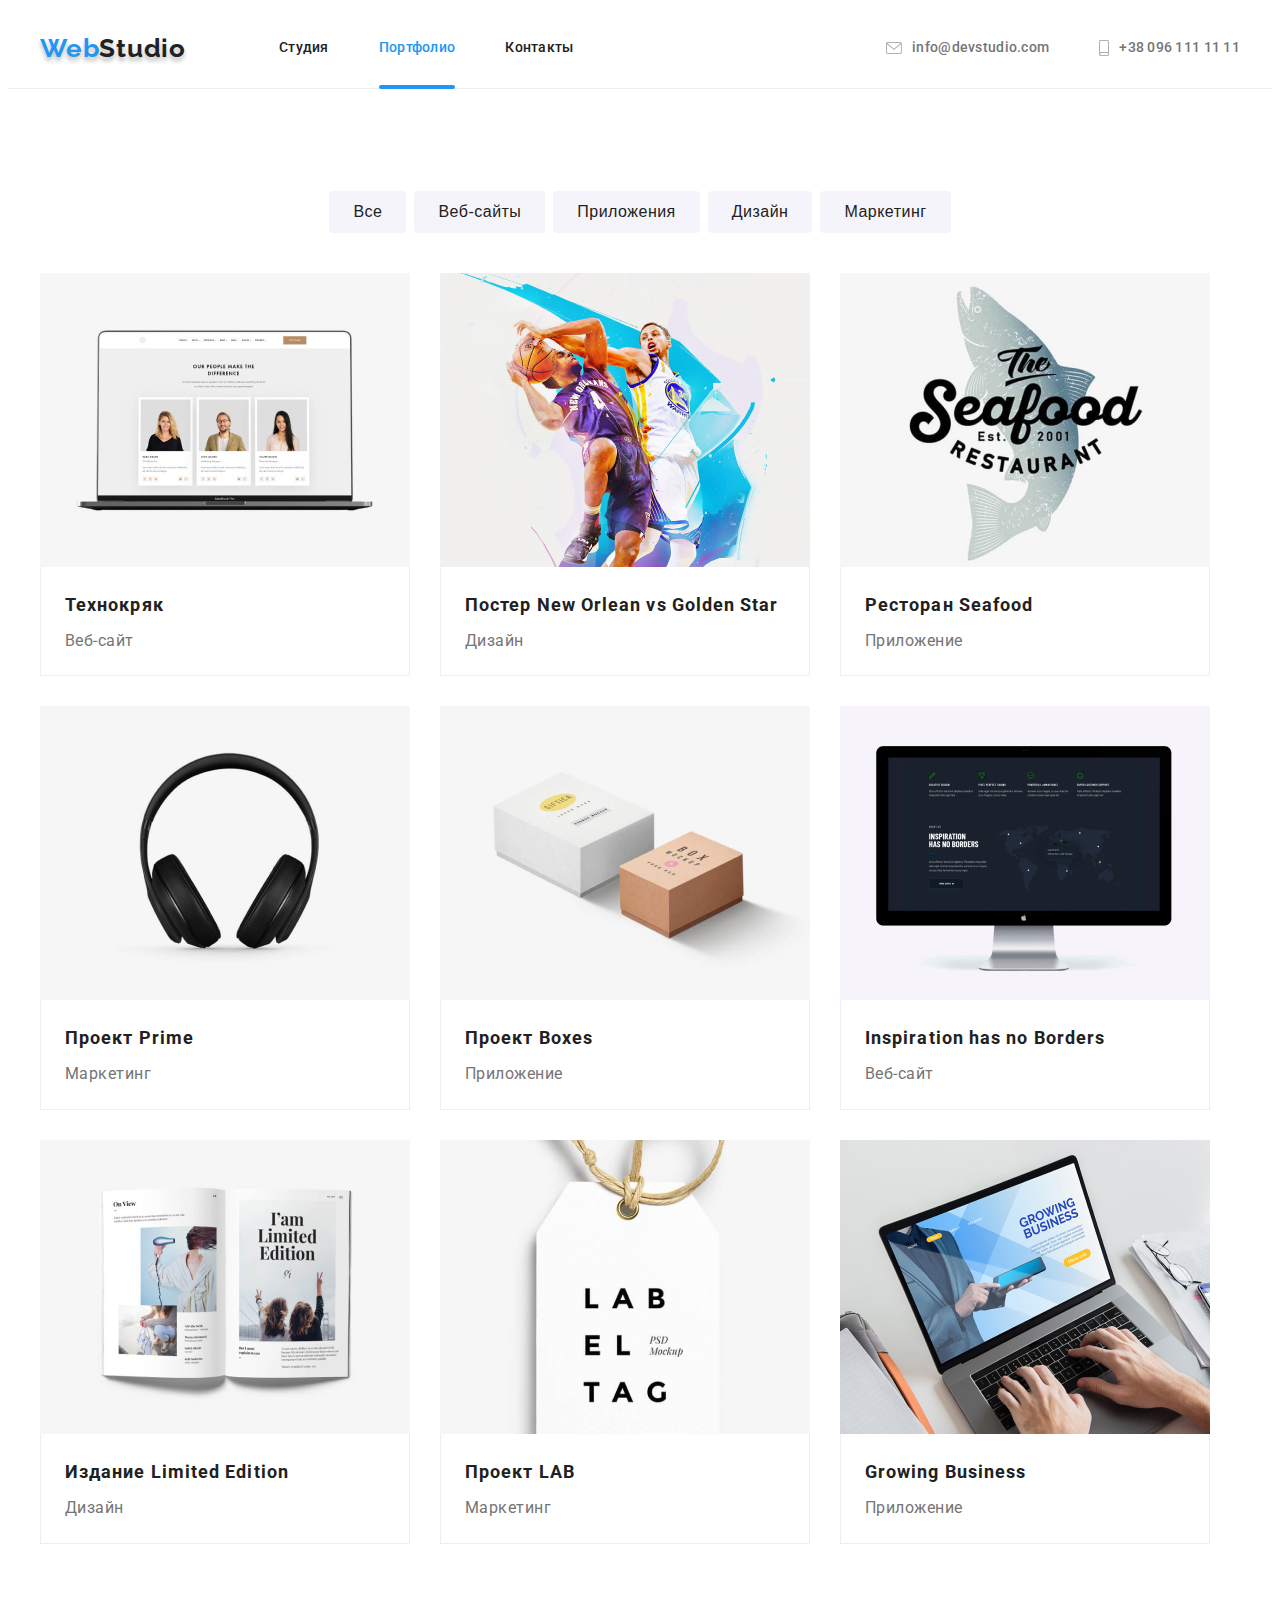
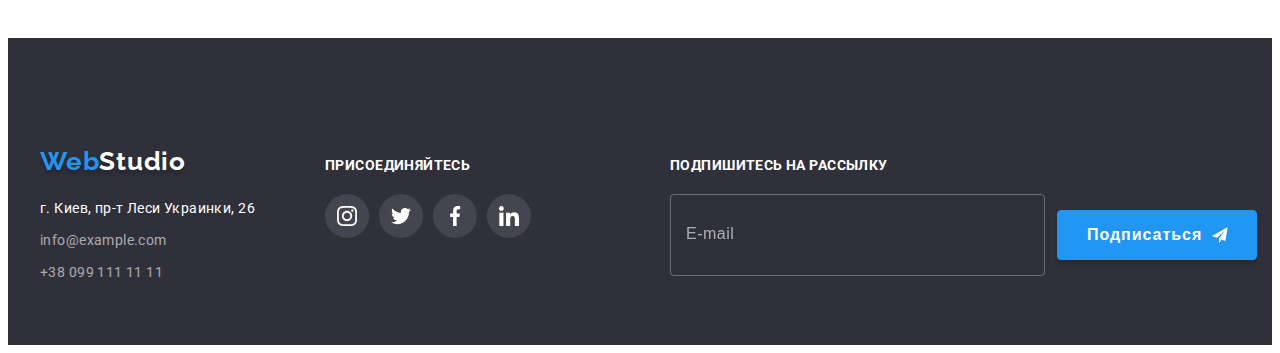
==== commit e552c5c1: "sdf" ====
--- a/portfolio.html
+++ b/portfolio.html
@@ -33,7 +33,12 @@
                         </li>
                     </ul>
                 </nav>
-        
+                <button type="button" class="header__menu-btn" data-menu-button>
+                    <svg class="header__menu-icon">
+                        <use href="./images/sprite.svg#burger-icon">               
+                        </use>
+                    </svg>
+                </button>
                 <ul class="header__contacts list link">
                     <li class="header__item">
                         <a class="header__mail link" href="mailto:info@devstudio.com">
@@ -50,6 +55,43 @@
                             +38 096 111 11 11</a>
                     </li>
                 </ul>
+            </div>
+            <!--   Мобильное меню   -->
+            <div class="mobile-menu" data-menu>
+                <div class="container mobile-menu__container">
+                    <button type="button" class="mobile-menu__close-btn" data-menu-close>
+                        <svg class="icon-close" width="40px" height="40px">
+                            <use href="./images/sprite.svg#icon-close-black-18dp"></use>
+                        </svg>
+                    </button>
+                    <ul class="mobile-menu__nav list">
+                        <li class="mobile-menu__nav-item">
+                           <a class="mobile-menu__nav-item-link link" href="./index.html">Студия</a>
+                        </li>
+                        <li class="mobile-menu__nav-item">
+                            <a class="mobile-menu__nav-item-link link h-current" href="./portfolio.html">Портфолио</a>
+                        </li>
+                        <li class="mobile-menu__nav-item">
+                            <a class="mobile-menu__nav-item-link link" href="./index.html">Контакты</a>
+                        </li>
+                    </ul>
+                    <div>
+                        <ul class="mob__contact list">
+                            <li class="mob__contact-item">
+                                <a class="mobile-menu__tel link" href="tel:+380961111111">+38 096 111 11 11</a>
+                            </li>
+                            <li class="mob__contact-item">
+                                <a class="mobile-menu__mail link" href="mailto:info@devstudio.com">info@devstudio.com</a>
+                            </li>
+                        </ul>
+                        <ul class="mob__social list">
+                            <li class="mob__social-item"><a class="mob__social-link link" href="https://www.instagram.com">Instagram</a></li>
+                            <li class="mob__social-item"><a class="mob__social-link link" href="https://twitter.com">Twitter</a></li>
+                            <li class="mob__social-item"><a class="mob__social-link link" href="https://www.facebook.com">Facebook</a></li>
+                            <li class="mob__social-item"><a class="mob__social-link link" href="https://www.linkedin.com/">LinkedIn</a></li>
+                        </ul>
+                    </div>
+                </div>
             </div>
         </header>
 
--- a/css/main.min.css
+++ b/css/main.min.css
@@ -1,2 +1,2 @@
-:root{--main-font: "Roboto", sans-serif;--secondary-font: "Raleway", sans-serif;--accent-color: #2196f3;--title-color: #212121;--under-color: #757575;--other-color: #ffffff;--bg-hf: #2f303a;--color-adds: rgba(255, 255, 255, 0.6);--icon-color: #afb1b8;--td: 250ms;--tf: cubic-bezier(0.4, 0, 0.2, 1)}.visually-hidden{position:absolute;width:1px;height:1px;margin:-1px;border:0;padding:0;white-space:nowrap;clip-path:inset(100%);clip:rect(0 0 0 0);overflow:hidden}.list{list-style:none}.link{text-decoration:none}h1,h2,h3,h4,h5,h6,p{margin-top:0;margin-bottom:0}ul,ol{margin-top:0;margin-bottom:0;padding-left:0}img{display:block}body{font-family:var(--main-font)}.section{padding-bottom:60px}@media screen and (min-width: 768px){.section{padding-bottom:60px}}@media screen and (min-width: 1200px){.section{padding-bottom:94px}}.container{padding-left:15px;padding-right:15px}@media screen and (min-width: 480px){.container{width:480px;margin:0 auto}}@media screen and (min-width: 768px){.container{width:768px}}@media screen and (min-width: 1200px){.container{width:1200px}}@media screen and (max-width: 768px){.mobile-menu{position:fixed;top:0;left:0;width:100vw;height:100vh;overflow:auto;background-color:wheat;opacity:0;visibility:hidden;pointer-events:none}.mobile-menu__container{position:relative;padding-left:25px;padding-top:48px;padding-bottom:48px}.mobile-menu__close-btn{position:absolute;top:10px;right:0;padding:0;border:none;background-color:transparent;width:40px;height:40px}.mobile-menu.is-open{opacity:1;visibility:visible;pointer-events:auto}}@media screen and (min-width: 768px){.mobile-menu{display:none}}.title-section{margin-bottom:30px;font-size:28px;line-height:1.17;text-align:center;letter-spacing:0.03em;color:var(--title-color)}@media screen and (min-width: 1200px){.title-section{margin-bottom:50px;font-size:36px}}.logo{margin-right:93px;font-family:var(--secondary-font);font-weight:700;font-size:26px;line-height:1.19;letter-spacing:0.03em;text-shadow:0px 4px 4px rgba(0,0,0,0.25);color:var(--accent-color)}.backdrop{position:fixed;top:0;left:0;width:100vw;height:100vh;background:rgba(0,0,0,0.2);z-index:100;transition-property:opacity, visibility;transition-duration:var(--td);transition-timing-function:var(--tf)}.is-hidden{opacity:0;visibility:hidden;pointer-events:none}.modal{position:absolute;top:50%;left:50%;transform:translate(-50%, -50%);width:528px;height:580px;background-color:var(--other-color);box-shadow:0px 1px 3px rgba(0,0,0,0.12),0px 1px 1px rgba(0,0,0,0.14),0px 2px 1px rgba(0,0,0,0.2);border-radius:4px;padding:40px}.modal-close-btn{width:30px;height:30px;background-color:transparent;border:1px solid rgba(0,0,0,0.1);cursor:pointer;position:absolute;top:8px;right:8px;padding:0;border-radius:50%;display:flex;align-items:center;justify-content:center}.icon-close{width:18px;height:18px;transition-property:fill;transition-duration:var(--td);transition-timing-function:var(--tf)}.icon-close:hover{fill:var(--accent-color)}.modal-form{display:flex;flex-direction:column}.modal-form-head{font-style:normal;font-weight:bold;font-size:20px;line-height:1.15;text-align:center;letter-spacing:0.03em;color:var(--title-color);margin-bottom:12px}.modal-form-input{width:100%;height:40px;border:1px solid rgba(33,33,33,0.2);border-radius:4px;padding-left:42px;transition-property:border-color;transition-duration:var(--td);transition-timing-function:var(--tf)}.modal-form-input:focus{border-color:var(--accent-color);outline:none}.modal-form-input:focus+.modal-form-icon{fill:var(--accent-color)}.modal-form-icon{position:absolute;display:block;top:50%;left:15px;transform:translateY(-50%);transition-property:fill;transition-duration:var(--td);transition-timing-function:var(--tf)}.modal-form-input-wrapper{display:block;position:relative;margin-top:4px}.modal-form-field{margin-bottom:10px}.modal-form-message{margin-top:4px;height:120px;width:100%;border:1px solid rgba(33,33,33,0.2);border-radius:4px;resize:none;padding:12px 16px}.modal-form-message::placeholder{font-size:12px;line-height:1.16;letter-spacing:0.01em;color:rgba(117,117,117,0.5)}.modal-form-message:focus{border-color:var(--accent-color);outline:none}.modal-form-checkbox-policy{font-size:14px;line-height:1.7;letter-spacing:0.03em;color:var(--under-color);margin-left:auto;margin-right:auto}.modal-form-checkbox-policy::before{content:"";display:inline-block;vertical-align:middle;margin-right:8px;width:16px;height:15px;outline:1px solid black;cursor:pointer;transition-property:outline-color;transition-duration:var(--td);transition-timing-function:var(--tf)}.modal-form-checkbox:checked+.modal-form-checkbox-policy::before{outline:var(--accent-color);background-image:url("../images/check.svg")}.modal-form-checkbox:focus+.modal-form-checkbox-policy::before{outline-color:var(--accent-color)}.vis-hidden-for-check{position:absolute !important;clip:rect(1px 1px 1px 1px);clip:rect(1px, 1px, 1px, 1px);padding:0 !important;border:0 !important;height:1px !important;width:1px !important;overflow:hidden}.modal-form-btn{display:block;width:200px;height:50px;background:var(--accent-color);box-shadow:0px 4px 4px rgba(0,0,0,0.15);border-radius:4px;cursor:pointer;margin-left:auto;margin-right:auto;margin-top:30px;padding-top:10px;padding-bottom:10px;font-weight:700;font-size:16px;line-height:1.87;align-items:center;text-align:center;letter-spacing:0.06em;color:var(--other-color);background-color:var(--accent-color)}.header{border-bottom:1px solid #ececec}.header .logo__second-name{color:var(--title-color)}@media screen and (max-width: 767px){.nav__list{display:none}.header__contacts{display:none}.header__menu-btn{background-color:transparent;border:none;padding:0}.header__menu-icon{width:40px;height:40px}.header-container{display:flex;justify-content:space-between;align-items:center}}@media screen and (min-width: 768px){.neader__menu-btn{display:none}}@media screen and (min-width: 1200px){.header{border-bottom:1px solid #ececec}.header .logo__second-name{color:var(--title-color)}.header-container{display:flex;align-items:center}.nav{display:flex;align-items:center}.nav .link.current{color:var(--accent-color)}.current{position:relative}.current::after{position:absolute;content:"";left:0;bottom:-1px;background-color:var(--accent-color);border-radius:2px;width:100%;height:4px}.nav__list{display:flex;align-items:center}.nav__link{display:block;padding:32px 0;font-weight:500;font-size:14px;line-height:1.14;letter-spacing:0.02em;color:var(--title-color);transition-property:color;transition-duration:var(--td);transition-timing-function:var(--tf)}.nav__item:not(:last-child){margin-right:50px}.header__contacts{margin-left:auto;display:flex;align-items:center}.header__item{margin-right:50px}.nav__link:hover,.nav__link:focus,.header__mail:focus,.header__mail:hover,.header__tel:hover,.header__tel:focus,.header__mail:focus .header__icon-envelope,.header__mail:hover .header__icon-envelope,.header__tel:hover .header__icon-smartphone,.header__tel:focus .header__icon-smartphone{color:var(--accent-color);fill:var(--accent-color)}.header__mail,.header__tel{display:flex;align-items:center;color:var(--under-color);transition-property:color;transition-duration:var(--td);transition-timing-function:var(--tf)}.header__contacts{font-weight:500;font-size:14px;line-height:1.14;letter-spacing:0.02em}.header__icon-envelope{fill:var(--icon-color);margin-right:10px;transition-property:fill;transition-duration:var(--td);transition-timing-function:var(--tf)}.header__icon-smartphone{fill:var(--icon-color);margin-right:10px;transition-property:fill;transition-duration:var(--td);transition-timing-function:var(--tf)}}.hero{text-align:center;background:var(--bg-hf);background-image:linear-gradient(rgba(47,48,58,0.4), rgba(47,48,58,0.4)),url("../../images/hero1.png");background-repeat:no-repeat;background-position:center;background-size:cover;max-width:100%;margin:0 auto;padding-top:118px;padding-bottom:118px}.hero__heading{width:360px;margin-left:auto;margin-right:auto;margin-bottom:30px;font-weight:900;font-size:26px;line-height:1.19;text-align:center;letter-spacing:0.06em;text-transform:uppercase;color:var(--other-color)}.hero__button{display:block;margin-left:auto;margin-right:auto;padding:10px 32px;font-weight:700;font-size:16px;line-height:1.87;align-items:center;text-align:center;letter-spacing:0.06em;color:var(--other-color);background-color:var(--accent-color);cursor:pointer;border-radius:4px}@media screen and (min-width: 1200px){.hero{background:var(--bg-hf);padding-top:200px;padding-bottom:200px;background-image:linear-gradient(rgba(47,48,58,0.4), rgba(47,48,58,0.4)),url("../images/bg.png");background-repeat:no-repeat;background-position:center;max-width:1600px;margin:0 auto}.hero__heading{width:696px;margin-left:auto;margin-right:auto;margin-bottom:30px;font-weight:900;font-size:44px;line-height:1.36;text-align:center;letter-spacing:0.06em;text-transform:uppercase;color:var(--other-color)}.hero__button{display:block;margin-left:auto;margin-right:auto;padding:10px 32px;font-weight:700;font-size:16px;line-height:1.87;align-items:center;text-align:center;letter-spacing:0.06em;color:var(--other-color);background-color:var(--accent-color);cursor:pointer;border-radius:4px}}.features__list{display:flex;flex-wrap:wrap;align-items:flex-start;margin-top:60px}.features__item:not(:last-child){margin-bottom:30px}.features__icon{display:flex;justify-content:center;align-items:center;background-color:#f5f4fa;border-radius:4px;margin-bottom:30px;min-height:120px}.features__header-item{text-align:center;margin-bottom:10px;font-weight:700;font-size:14px;line-height:1.14;letter-spacing:0.03em;text-transform:uppercase;color:var(--title-color)}.features__description{font-size:14px;line-height:1.71;letter-spacing:0.03em;color:var(--under-color)}@media screen and (min-width: 768px){.features__list{display:flex;flex-wrap:wrap;padding-bottom:0;margin-top:30px;margin-left:-30px}.features__item{width:calc((100% - 60px) / 2);margin-left:30px}.features__header-item{text-align:left}}@media screen and (min-width: 1200px){.features{padding-top:94px}.features__list{flex-wrap:nowrap}}.implementation{display:none}@media screen and (min-width: 1200px){.implementation{display:contents}.implementation__list{display:flex;margin-right:-30px}.implementation__item{flex-basis:calc((100% - 90) / 3);margin-right:30px;position:relative}.implementation__header{font-weight:700;font-size:36px;line-height:1.19;text-align:center;letter-spacing:0.03em;color:var(--title-color)}.implementation__description{position:absolute;font-family:var(--main-font);background:rgba(47,48,58,0.8);font-weight:700;font-size:14px;line-height:1.14;text-align:center;letter-spacing:0.03em;text-transform:uppercase;color:var(--other-color);width:100%;bottom:0;padding:27px}}.team{background-color:#f5f4fa;padding-top:60px}.team__item{width:100%;max-width:450px;display:flex;flex-wrap:wrap;align-items:flex-start;justify-content:center;background:var(--other-color);box-shadow:0px 1px 3px rgba(0,0,0,0.12),0px 1px 1px rgba(0,0,0,0.14),0px 2px 1px rgba(0,0,0,0.2);border-radius:0px 0px 4px 4px}.team__item:not(:last-child){margin-bottom:30px}.team__discription{padding-left:10px;padding-right:10px;padding-top:30px;padding-bottom:30px}.team__name{font-weight:500;font-size:16px;line-height:1.18;text-align:center;letter-spacing:0.03em;color:var(--title-color);margin-bottom:10px}.team__profession{font-size:16px;line-height:1.18;text-align:center;letter-spacing:0.03em;color:var(--under-color);margin-top:16px}.team__social-list-icon{fill:var(--icon-color);width:20px;height:16px;transition-property:fill;transition-duration:var(--td);transition-timing-function:var(--tf)}.team__social-list{display:flex;justify-content:space-between;padding-left:32px;padding-right:32px}.team__social-list-link{display:flex;justify-content:center;align-items:center;width:44px;height:44px;border-radius:50%;transition-property:background-color;transition-duration:var(--td);transition-timing-function:var(--tf)}.team__social-list-link:hover,.team__social-list-link:focus{background-color:var(--accent-color)}.team__social-list-link:hover .team__social-list-icon,.team__social-list-link:focus .team__social-list-icon{fill:var(--other-color)}@media screen and (min-width: 768px){.team__list{display:flex;flex-wrap:wrap;padding-bottom:0;margin-top:30px;margin-left:-30px}.team__item{width:calc((100% - 60px) / 2);margin-left:30px}}@media screen and (min-width: 1200px){.team__item{flex-basis:calc((100% - 120px) / 4)}}.clients{padding-top:60px}.company{display:flex;flex-wrap:wrap;margin-top:-30px;margin-left:-30px}.company__item{display:block;margin-top:30px;margin-left:30px;width:calc((100% - 60px) / 2)}.company__icon{display:flex;justify-content:center;align-items:center;height:92px;border:1px solid #afb1b8;border-radius:4px;fill:var(--icon-color);transition-property:fill, border-color;transition-duration:var(--td);transition-timing-function:var(--tf)}.company__icon:focus,.company__icon:hover{fill:var(--accent-color);border-color:var(--accent-color)}.company__item{transition-property:border-color;transition-duration:var(--td);transition-timing-function:var(--tf)}.company__item:focus,.company__item:hover{border-color:var(--accent-color)}@media screen and (min-width: 768px){.company__item{width:calc((100% - 90px) / 3)}}@media screen and (min-width: 1200px){.company{display:flex;flex-wrap:wrap}.company__item{width:170px}}footer{padding-top:60px;padding-bottom:60px;background:var(--bg-hf)}footer .logo__second-name{color:var(--other-color)}.footer__logo{display:block;text-align:center;margin:0}.adds{text-align:center;padding-top:20px}.adds__link-mail,.adds__link-tel,.adds__link-address{font-style:normal;font-size:14px;line-height:1.71;letter-spacing:0.03em;color:var(--color-adds)}.adds__link-address{color:var(--other-color)}.adds__item{margin-bottom:8px}.adds__item:last-child{margin-bottom:0}.footer__social-header{font-size:14px;text-align:center;line-height:1.14;letter-spacing:0.03em;text-transform:uppercase;color:var(--other-color);padding-top:60px}.footer__social-list{display:flex;justify-content:center;margin-top:20px}.footer__social-list-link{display:flex;align-items:center;justify-content:center;width:44px;height:44px;background:rgba(255,255,255,0.1);border-radius:50%;transition-property:background;transition-duration:var(--td);transition-timing-function:var(--tf)}.footer__social-list-link:focus,.footer__social-list-link:hover{background-color:var(--accent-color)}.footer__soc-item:not(:last-child){margin-right:10px}.footer__social-list-icon{fill:var(--other-color)}.subscription{margin-top:60px}.subscription__title{font-size:14px;line-height:1.14;text-align:center;letter-spacing:0.03em;text-transform:uppercase;color:var(--other-color)}.subscription__form-footer{display:flex;align-items:center;flex-direction:column;padding-top:20px;margin:0 auto}.subscription__form-input{display:block;padding:15px 0 15px 15px;height:50px;width:100%;max-width:450px;border:1px solid rgba(255,255,255,0.3);filter:drop-shadow(0px 4px 4px rgba(0,0,0,0.15));border-radius:4px;background-color:transparent}.subscription__form-input::placeholder{font-size:16px;line-height:1.25;align-items:center;letter-spacing:0.03em;color:rgba(255,255,255,0.6)}.subscription__label{width:100%}.subscription__form-btn{display:flex;justify-content:center;align-items:center;margin-top:20px;width:200px;height:50px;background:var(--accent-color);box-shadow:0px 4px 4px rgba(0,0,0,0.15);border-radius:4px;border:1px solid var(--accent-color);margin-left:12px;cursor:pointer;font-size:16px;line-height:1.87;font-weight:bold;letter-spacing:0.06em;color:var(--other-color)}.icon-send{margin-left:10px}@media screen and (min-width: 768px){.footer-fl{display:flex;align-items:baseline;flex-direction:row;flex-wrap:wrap;justify-content:space-around}}@media screen and (min-width: 1200px){.subscription__title{text-align:left}.subscription__form-footer{display:flex;flex-direction:row}.subscription__form-btn{display:flex;justify-content:center;align-items:center;width:200px;height:50px;margin-top:0}}.portfolio__list{display:flex;flex-wrap:wrap;margin-top:60px;margin-bottom:40px}.portfolio__list-item{margin-right:8px;margin-top:8px;margin-left:0;margin-bottom:0;padding:0}.card__wrapper{position:relative;overflow:hidden}.overlay{font-size:18px;line-height:1.4;letter-spacing:0.03em;padding:63px 24px;position:absolute;background-color:rgba(33,150,243,0.9);color:var(--other-color);height:100%;top:0;left:0;overflow:auto;transform:translateY(100%);transition-property:transform;transition-duration:var(--td);transition-timing-function:var(--tf)}.cards__portfolio-link:hover .overlay,.cards__portfolio-link:focus .overlay{transform:translateY(0%)}.cards__list{margin-top:-30px;margin-left:-30px;justify-content:center;display:flex;flex-wrap:wrap;align-items:flex-start}.cards__item{margin-top:30px;margin-left:30px}.cards__item:focus,.cards__item:hover{box-shadow:0px 1px 1px rgba(0,0,0,0.12),0px 4px 4px rgba(0,0,0,0.06),1px 4px 6px rgba(0,0,0,0.16)}.card__description{padding:20px 24px;border-bottom:1px solid #eeeeee;border-right:1px solid #eeeeee;border-left:1px solid #eeeeee}.nav-btn{padding:6px 22px;font-weight:500;font-size:16px;line-height:1.6;text-align:center;letter-spacing:0.03em;color:var(--title-color);background:#f5f4fa;border-color:transparent;border-radius:4px;transition-property:background-color, color, box-shadow;transition-duration:var(--td);transition-timing-function:var(--tf)}.nav-btn:hover,.nav-btn:focus{background-color:var(--accent-color);color:var(--other-color);cursor:pointer;box-shadow:0px 3px 1px rgba(0,0,0,0.1),0px 1px 2px rgba(0,0,0,0.08),0px 2px 2px rgba(0,0,0,0.12)}.cards__title{margin-bottom:4px;font-size:18px;line-height:2;letter-spacing:0.06em;color:var(--title-color)}.cards__relation{font-size:16px;line-height:1.8;letter-spacing:0.03em;color:var(--under-color)}@media screen and (min-width: 768px){.portfolio__list{justify-content:center;display:flex}.portfolio__list-item{margin-right:8px}.portfolio__list-item:last-child{margin-right:0}.cards__list{margin:0;padding:0;margin-top:-30px;margin-left:-30px;justify-content:center}.cards__item{margin-left:0;margin-bottom:0;padding:0;margin-top:30px;margin-left:30px}}@media screen and (min-width: 768px){.portfolio__cards{margin-top:94px}}
+:root{--main-font: "Roboto", sans-serif;--secondary-font: "Raleway", sans-serif;--accent-color: #2196f3;--title-color: #212121;--under-color: #757575;--other-color: #ffffff;--bg-hf: #2f303a;--color-adds: rgba(255, 255, 255, 0.6);--icon-color: #afb1b8;--td: 250ms;--tf: cubic-bezier(0.4, 0, 0.2, 1)}.visually-hidden{position:absolute;width:1px;height:1px;margin:-1px;border:0;padding:0;white-space:nowrap;clip-path:inset(100%);clip:rect(0 0 0 0);overflow:hidden}.list{list-style:none}.link{text-decoration:none}h1,h2,h3,h4,h5,h6,p{margin-top:0;margin-bottom:0}ul,ol{margin-top:0;margin-bottom:0;padding-left:0}img{display:block}body{font-family:var(--main-font)}.section{padding-bottom:60px}@media screen and (min-width: 768px){.section{padding-bottom:60px}}@media screen and (min-width: 1200px){.section{padding-bottom:94px}}.container{padding-left:15px;padding-right:15px}@media screen and (min-width: 480px){.container{width:480px;margin:0 auto}}@media screen and (min-width: 768px){.container{width:768px}}@media screen and (min-width: 1200px){.container{width:1200px}}@media screen and (max-width: 768px){.mobile-menu{position:fixed;top:0;left:0;width:100vw;height:100vh;overflow:auto;background-color:#ffffff;opacity:0;visibility:hidden;pointer-events:none;transition-property:opacity, visibility;transition-duration:250ms;transition-timing-function:cubic-bezier(0.4, 0, 0.2, 1)}.mobile-menu__container{display:flex;flex-direction:column;justify-content:space-between;width:100vw;height:100vh;position:relative;padding-top:48px;padding-bottom:48px;padding-left:40px;padding-right:40px}.mobile-menu__close-btn{position:absolute;top:10px;right:15px;border:none;background-color:transparent;width:40px;height:40px;transition-property:color, fill;transition-duration:250ms;transition-timing-function:cubic-bezier(0.4, 0, 0.2, 1)}.mobile-menu.is-open{opacity:1;visibility:visible;pointer-events:auto}}.mobile-menu__nav-item:not(:last-child){padding-bottom:32px}.mobile-menu__nav-item-link{font-weight:500;font-size:40px;line-height:47px;letter-spacing:0.02em;color:var(--title-color)}.mob__contact{margin-bottom:48px}.mob__contact-item:not(:last-child){padding-bottom:32px}.mobile-menu__tel{font-weight:500;font-size:34px;line-height:1.17;letter-spacing:0.02em;color:var(--accent-color)}.mobile-menu__mail{font-style:normal;font-weight:500;font-size:24px;line-height:1.16;letter-spacing:0.02em;color:var(--under-color)}.mob__social{display:flex}.mob__social-item:not(:last-child){padding-right:20px}.mob__social-link{font-style:normal;font-weight:500;font-size:18px;line-height:1.22;letter-spacing:0.02em;color:var(--accent-color)}@media screen and (min-width: 768px){.mobile-menu{display:none}}.title-section{margin-bottom:30px;font-size:28px;line-height:1.17;text-align:center;letter-spacing:0.03em;color:var(--title-color)}@media screen and (min-width: 1200px){.title-section{margin-bottom:50px;font-size:36px}}.logo{margin-right:93px;font-family:var(--secondary-font);font-weight:700;font-size:26px;line-height:1.19;letter-spacing:0.03em;text-shadow:0px 4px 4px rgba(0,0,0,0.25);color:var(--accent-color)}.backdrop{position:fixed;top:0;left:0;width:100vw;height:100vh;background:rgba(0,0,0,0.2);z-index:100;transition-property:opacity, visibility;transition-duration:var(--td);transition-timing-function:var(--tf)}.is-hidden{opacity:0;visibility:hidden;pointer-events:none}.modal{position:absolute;top:50%;left:50%;transform:translate(-50%, -50%);width:528px;height:580px;background-color:var(--other-color);box-shadow:0px 1px 3px rgba(0,0,0,0.12),0px 1px 1px rgba(0,0,0,0.14),0px 2px 1px rgba(0,0,0,0.2);border-radius:4px;padding:40px}.modal-close-btn{width:30px;height:30px;background-color:transparent;border:1px solid rgba(0,0,0,0.1);cursor:pointer;position:absolute;top:8px;right:8px;padding:0;border-radius:50%;display:flex;align-items:center;justify-content:center}.icon-close{width:18px;height:18px;transition-property:fill;transition-duration:var(--td);transition-timing-function:var(--tf)}.icon-close:hover{fill:var(--accent-color)}.modal-form{display:flex;flex-direction:column}.modal-form-head{font-style:normal;font-weight:bold;font-size:20px;line-height:1.15;text-align:center;letter-spacing:0.03em;color:var(--title-color);margin-bottom:12px}.modal-form-input{width:100%;height:40px;border:1px solid rgba(33,33,33,0.2);border-radius:4px;padding-left:42px;transition-property:border-color;transition-duration:var(--td);transition-timing-function:var(--tf)}.modal-form-input:focus{border-color:var(--accent-color);outline:none}.modal-form-input:focus+.modal-form-icon{fill:var(--accent-color)}.modal-form-icon{position:absolute;display:block;top:50%;left:15px;transform:translateY(-50%);transition-property:fill;transition-duration:var(--td);transition-timing-function:var(--tf)}.modal-form-input-wrapper{display:block;position:relative;margin-top:4px}.modal-form-field{margin-bottom:10px}.modal-form-message{margin-top:4px;height:120px;width:100%;border:1px solid rgba(33,33,33,0.2);border-radius:4px;resize:none;padding:12px 16px}.modal-form-message::placeholder{font-size:12px;line-height:1.16;letter-spacing:0.01em;color:rgba(117,117,117,0.5)}.modal-form-message:focus{border-color:var(--accent-color);outline:none}.modal-form-checkbox-policy{font-size:14px;line-height:1.7;letter-spacing:0.03em;color:var(--under-color);margin-left:auto;margin-right:auto}.modal-form-checkbox-policy::before{content:"";display:inline-block;vertical-align:middle;margin-right:8px;width:16px;height:15px;outline:1px solid black;cursor:pointer;transition-property:outline-color;transition-duration:var(--td);transition-timing-function:var(--tf)}.modal-form-checkbox:checked+.modal-form-checkbox-policy::before{outline:var(--accent-color);background-image:url("../images/check.svg")}.modal-form-checkbox:focus+.modal-form-checkbox-policy::before{outline-color:var(--accent-color)}.vis-hidden-for-check{position:absolute !important;clip:rect(1px 1px 1px 1px);clip:rect(1px, 1px, 1px, 1px);padding:0 !important;border:0 !important;height:1px !important;width:1px !important;overflow:hidden}.modal-form-btn{display:block;width:200px;height:50px;background:var(--accent-color);box-shadow:0px 4px 4px rgba(0,0,0,0.15);border-radius:4px;cursor:pointer;margin-left:auto;margin-right:auto;margin-top:30px;padding-top:10px;padding-bottom:10px;font-weight:700;font-size:16px;line-height:1.87;align-items:center;text-align:center;letter-spacing:0.06em;color:var(--other-color);background-color:var(--accent-color)}.header{border-bottom:1px solid #ececec}.header .logo__second-name{color:var(--title-color)}@media screen and (max-width: 767px){.h-current{color:var(--accent-color)}.nav__list{display:none}.logo{margin-right:88px}.header__contacts{display:none}.header__menu-btn{background-color:transparent;border:none;padding:0}.header__menu-icon{width:40px;height:40px;transition-property:color, fill;transition-duration:var(--td);transition-timing-function:var(--tf)}.header__menu-icon:hover{fill:var(--accent-color)}.header-container{display:flex;justify-content:space-between;align-items:center}}@media screen and (min-width: 768px){.header__menu-btn{display:none}.header{border-bottom:1px solid #ececec}.header .logo__second-name{color:var(--title-color)}.header-container{display:flex;align-items:center}.nav{display:flex;align-items:center}.nav .link.current{color:var(--accent-color)}.current{position:relative}.current::after{position:absolute;content:"";left:0;bottom:-1px;background-color:var(--accent-color);border-radius:2px;width:100%;height:4px}.nav__list{display:flex;align-items:center}.nav__link{display:block;padding:32px 0;font-weight:500;font-size:14px;line-height:1.14;letter-spacing:0.02em;color:var(--title-color);transition-property:color;transition-duration:var(--td);transition-timing-function:var(--tf)}.nav__item:not(:last-child){margin-right:50px}.header__contacts{display:flex;flex-direction:column;margin-left:auto}.nav__link:hover,.nav__link:focus,.header__mail:focus,.header__mail:hover,.header__tel:hover,.header__tel:focus,.header__mail:focus .header__icon-envelope,.header__mail:hover .header__icon-envelope,.header__tel:hover .header__icon-smartphone,.header__tel:focus .header__icon-smartphone{color:var(--accent-color);fill:var(--accent-color)}.header__mail,.header__tel{display:flex;align-items:center;color:var(--under-color);transition-property:color;transition-duration:var(--td);transition-timing-function:var(--tf);padding-top:5px;padding-bottom:5px}.header__contacts{font-weight:500;font-size:14px;line-height:1.14;letter-spacing:0.02em}.header__icon-envelope{fill:var(--icon-color);margin-right:10px;transition-property:fill;transition-duration:var(--td);transition-timing-function:var(--tf)}.header__icon-smartphone{fill:var(--icon-color);margin-right:10px;transition-property:fill;transition-duration:var(--td);transition-timing-function:var(--tf)}}@media screen and (min-width: 1200px){.logo{margin-right:93px}.header__contacts{display:flex;flex-direction:row;align-items:center;margin-left:auto}.header__item{margin-right:50px}}.hero{text-align:center;background:var(--bg-hf);background-image:linear-gradient(rgba(47,48,58,0.4), rgba(47,48,58,0.4)),url("../../images/mob-header-img.png");background-repeat:no-repeat;background-position:center;background-size:cover;max-width:100%;margin:0 auto;padding-top:118px;padding-bottom:118px}@media (min-device-pixel-ratio: 2), (min-resolution: 192dpi), (min-resolution: 2dppx){.hero{background-image:linear-gradient(0deg, rgba(47,48,58,0.4), rgba(47,48,58,0.4)),url("../../images/mob-header-img@2x.png")}}.hero__heading{width:280px;margin-left:auto;margin-right:auto;margin-bottom:30px;font-weight:900;font-size:26px;line-height:1.19;text-align:center;letter-spacing:0.06em;text-transform:uppercase;color:var(--other-color)}.hero__button{display:block;margin-left:auto;margin-right:auto;padding:10px 32px;font-weight:700;font-size:16px;line-height:1.87;align-items:center;text-align:center;letter-spacing:0.06em;color:var(--other-color);background-color:var(--accent-color);cursor:pointer;border-radius:4px}@media screen and (min-width: 768px){.hero{background-image:linear-gradient(rgba(47,48,58,0.4), rgba(47,48,58,0.4)),url("../../images/tab-header-img.png")}}@media screen and (min-width: 768px) and (min-device-pixel-ratio: 2), screen and (min-width: 768px) and (min-resolution: 192dpi), screen and (min-width: 768px) and (min-resolution: 2dppx){.hero{background-image:linear-gradient(0deg, rgba(47,48,58,0.4), rgba(47,48,58,0.4)),url("../../images/tab-header-img@2x.png")}}@media screen and (min-width: 1200px){.hero{background:var(--bg-hf);padding-top:200px;padding-bottom:200px;background-image:linear-gradient(rgba(47,48,58,0.4), rgba(47,48,58,0.4)),url("../images/bg.png");background-repeat:no-repeat;background-position:center;max-width:1600px;margin:0 auto}}@media screen and (min-width: 1200px) and (min-device-pixel-ratio: 2), screen and (min-width: 1200px) and (min-resolution: 192dpi), screen and (min-width: 1200px) and (min-resolution: 2dppx){.hero{background-image:linear-gradient(0deg, rgba(47,48,58,0.4), rgba(47,48,58,0.4)),url("../../images/bg@2x.png")}}@media screen and (min-width: 1200px){.hero__heading{width:696px;margin-left:auto;margin-right:auto;margin-bottom:30px;font-weight:900;font-size:44px;line-height:1.36;text-align:center;letter-spacing:0.06em;text-transform:uppercase;color:var(--other-color)}.hero__button{display:block;margin-left:auto;margin-right:auto;padding:10px 32px;font-weight:700;font-size:16px;line-height:1.87;align-items:center;text-align:center;letter-spacing:0.06em;color:var(--other-color);background-color:var(--accent-color);cursor:pointer;border-radius:4px}}.features__list{display:flex;flex-wrap:wrap;align-items:flex-start;margin-top:60px}.features__item:not(:last-child){margin-bottom:30px}.features__icon{display:flex;justify-content:center;align-items:center;background-color:#f5f4fa;border-radius:4px;margin-bottom:30px;min-height:120px}.features__header-item{text-align:center;margin-bottom:10px;font-weight:700;font-size:14px;line-height:1.14;letter-spacing:0.03em;text-transform:uppercase;color:var(--title-color)}.features__description{font-size:14px;line-height:1.71;letter-spacing:0.03em;color:var(--under-color)}@media screen and (min-width: 768px){.features__list{display:flex;flex-wrap:wrap;padding-bottom:0;margin-top:30px;margin-left:-30px}.features__item{width:calc((100% - 60px) / 2);margin-left:30px}.features__header-item{text-align:left}}@media screen and (min-width: 1200px){.features{padding-top:94px}.features__list{flex-wrap:nowrap}}.implementation{display:none}@media screen and (min-width: 1200px){.implementation{display:contents}.implementation__list{display:flex;margin-right:-30px}.implementation__item{flex-basis:calc((100% - 90) / 3);margin-right:30px;position:relative}.implementation__header{font-weight:700;font-size:36px;line-height:1.19;text-align:center;letter-spacing:0.03em;color:var(--title-color)}.implementation__description{position:absolute;font-family:var(--main-font);background:rgba(47,48,58,0.8);font-weight:700;font-size:14px;line-height:1.14;text-align:center;letter-spacing:0.03em;text-transform:uppercase;color:var(--other-color);width:100%;bottom:0;padding:27px}}.team{background-color:#f5f4fa;padding-top:60px}.team__list{display:flex;flex-wrap:wrap;align-items:flex-start;justify-content:center}.team__item{width:100%;max-width:450px;display:flex;flex-wrap:wrap;align-items:flex-start;justify-content:center;background:var(--other-color);box-shadow:0px 1px 3px rgba(0,0,0,0.12),0px 1px 1px rgba(0,0,0,0.14),0px 2px 1px rgba(0,0,0,0.2);border-radius:0px 0px 4px 4px}.team__item{margin-bottom:30px}.team__discription{padding-left:10px;padding-right:10px;padding-top:30px;padding-bottom:30px}.team__img{width:100%;max-width:450px;max-height:100%}.team__name{font-weight:500;font-size:16px;line-height:1.18;text-align:center;letter-spacing:0.03em;color:var(--title-color);margin-bottom:10px}.team__profession{font-size:16px;line-height:1.18;text-align:center;letter-spacing:0.03em;color:var(--under-color);margin-top:16px}.team__social-list-icon{fill:var(--icon-color);width:20px;height:16px;transition-property:fill;transition-duration:var(--td);transition-timing-function:var(--tf)}.team__social-list{display:flex;justify-content:space-between;padding-left:32px;padding-right:32px}.team__social-list-link{display:flex;justify-content:center;align-items:center;width:44px;height:44px;border-radius:50%;transition-property:background-color;transition-duration:var(--td);transition-timing-function:var(--tf)}.team__social-list-link:hover,.team__social-list-link:focus{background-color:var(--accent-color)}.team__social-list-link:hover .team__social-list-icon,.team__social-list-link:focus .team__social-list-icon{fill:var(--other-color)}@media screen and (min-width: 768px){.team__list{display:flex;flex-wrap:wrap;padding-bottom:0;margin-top:30px;margin-left:-30px}.team__item{width:calc((100% - 60px) / 2);margin-left:30px}}@media screen and (min-width: 1200px){.team__item{flex-basis:calc((100% - 120px) / 4)}}.clients{padding-top:60px}.company{display:flex;flex-wrap:wrap;margin-top:-30px;margin-left:-30px}.company__item{display:block;margin-top:30px;margin-left:30px;width:calc((100% - 60px) / 2)}.company__icon{display:flex;justify-content:center;align-items:center;height:92px;border:1px solid #afb1b8;border-radius:4px;fill:var(--icon-color);transition-property:fill, border-color;transition-duration:var(--td);transition-timing-function:var(--tf)}.company__icon:focus,.company__icon:hover{fill:var(--accent-color);border-color:var(--accent-color)}.company__item{transition-property:border-color;transition-duration:var(--td);transition-timing-function:var(--tf)}.company__item:focus,.company__item:hover{border-color:var(--accent-color)}@media screen and (min-width: 768px){.company__item{width:calc((100% - 90px) / 3)}}@media screen and (min-width: 1200px){.company{display:flex;flex-wrap:wrap}.company__item{width:170px}}footer{padding-top:60px;padding-bottom:60px;background:var(--bg-hf)}footer .logo__second-name{color:var(--other-color)}.footer__logo{display:block;text-align:center;margin:0}.adds{text-align:center;padding-top:20px}.adds__link-mail,.adds__link-tel,.adds__link-address{font-style:normal;font-size:14px;line-height:1.71;letter-spacing:0.03em;color:var(--color-adds)}.adds__link-address{color:var(--other-color)}.adds__item{margin-bottom:8px}.adds__item:last-child{margin-bottom:0}.footer__social-header{font-size:14px;text-align:center;line-height:1.14;letter-spacing:0.03em;text-transform:uppercase;color:var(--other-color);padding-top:60px}.footer__social-list{display:flex;justify-content:center;margin-top:20px}.footer__social-list-link{display:flex;align-items:center;justify-content:center;width:44px;height:44px;background:rgba(255,255,255,0.1);border-radius:50%;transition-property:background;transition-duration:var(--td);transition-timing-function:var(--tf)}.footer__social-list-link:focus,.footer__social-list-link:hover{background-color:var(--accent-color)}.footer__soc-item:not(:last-child){margin-right:10px}.footer__social-list-icon{fill:var(--other-color)}.subscription{margin-top:60px}.subscription__title{font-size:14px;line-height:1.14;text-align:center;letter-spacing:0.03em;text-transform:uppercase;color:var(--other-color)}.subscription__form-footer{display:flex;align-items:center;flex-direction:column;padding-top:20px;margin:0 auto}.subscription__form-input{display:block;padding:15px 0 15px 15px;height:50px;width:100%;max-width:450px;border:1px solid rgba(255,255,255,0.3);filter:drop-shadow(0px 4px 4px rgba(0,0,0,0.15));border-radius:4px;background-color:transparent}.subscription__form-input::placeholder{font-size:16px;line-height:1.25;align-items:center;letter-spacing:0.03em;color:rgba(255,255,255,0.6)}.subscription__label{width:100%}.subscription__form-btn{display:flex;justify-content:center;align-items:center;margin-top:20px;width:200px;height:50px;background:var(--accent-color);box-shadow:0px 4px 4px rgba(0,0,0,0.15);border-radius:4px;border:1px solid var(--accent-color);margin-left:12px;cursor:pointer;font-size:16px;line-height:1.87;font-weight:bold;letter-spacing:0.06em;color:var(--other-color)}.icon-send{margin-left:10px}@media screen and (min-width: 768px){.footer-fl{display:flex;align-items:baseline;flex-direction:row;flex-wrap:wrap;justify-content:space-around;width:100%}.subscription{width:100%}.subscription__form-input{margin:0 auto}}@media screen and (min-width: 1200px){.footer__logo{display:inline-block}.subscription{margin-left:auto;width:570px}.subscription__title{text-align:left}.subscription__form-footer{display:flex;flex-direction:row}.subscription__form-btn{display:flex;justify-content:center;align-items:center;width:200px;height:50px;margin-top:0;padding-left:29px;padding-right:28px}.subscription__form-input{width:358px}.footer__social{margin-left:70px}.adds__item{text-align:left}.footer__social-header{text-align:left}.footer-fl{flex-wrap:nowrap;max-width:1200px}}.portfolio__list{display:flex;flex-wrap:wrap;margin-top:60px;margin-bottom:40px}.portfolio__list-item{margin-right:8px;margin-top:8px;margin-left:0;margin-bottom:0;padding:0}.card__wrapper{position:relative;overflow:hidden}.overlay{font-size:18px;line-height:1.4;letter-spacing:0.03em;padding:63px 24px;position:absolute;background-color:rgba(33,150,243,0.9);color:var(--other-color);height:100%;top:0;left:0;overflow:auto;transform:translateY(100%);transition-property:transform;transition-duration:var(--td);transition-timing-function:var(--tf)}.cards__portfolio-link{display:block}.cards__portfolio-link:hover .overlay,.cards__portfolio-link:focus .overlay{transform:translateY(0%)}.cards__list{display:flex;justify-content:center;flex-wrap:wrap;align-items:flex-start;margin-top:-30px;margin-left:-30px}.cards__item{margin-top:30px;margin-left:30px}.cards__item:focus,.cards__item:hover{box-shadow:0px 1px 1px rgba(0,0,0,0.12),0px 4px 4px rgba(0,0,0,0.06),1px 4px 6px rgba(0,0,0,0.16)}.card__description{padding:20px 24px;border-bottom:1px solid #eeeeee;border-right:1px solid #eeeeee;border-left:1px solid #eeeeee}.nav-btn{padding:6px 22px;font-weight:500;font-size:16px;line-height:1.6;text-align:center;letter-spacing:0.03em;color:var(--title-color);background:#f5f4fa;border-color:transparent;border-radius:4px;transition-property:background-color, color, box-shadow;transition-duration:var(--td);transition-timing-function:var(--tf)}.nav-btn:hover,.nav-btn:focus{background-color:var(--accent-color);color:var(--other-color);cursor:pointer;box-shadow:0px 3px 1px rgba(0,0,0,0.1),0px 1px 2px rgba(0,0,0,0.08),0px 2px 2px rgba(0,0,0,0.12)}.cards__title{margin-bottom:4px;font-size:18px;line-height:2;letter-spacing:0.06em;color:var(--title-color)}.cards__relation{font-size:16px;line-height:1.8;letter-spacing:0.03em;color:var(--under-color)}@media screen and (min-width: 768px){.portfolio__list{display:flex;justify-content:center}.portfolio__list-item{margin-right:8px}.portfolio__list-item:last-child{margin-right:0}.cards__list{flex-wrap:wrap;align-items:flex-start;justify-content:start;margin:0;padding:0;margin-top:-30px;margin-left:-30px}.cards__item{margin-left:0;margin-bottom:0;padding:0;margin-top:30px;margin-left:30px}.cards__portfolio-link{display:block;width:calc((768px - 60px) / 2)}}@media screen and (min-width: 768px) and (max-width: 1199px){.card__description{min-height:146px}}@media screen and (min-width: 1200px){.portfolio__cards{margin-top:94px}.cards__portfolio-link{width:calc((1200px - 90px) / 3)}}
 /*# sourceMappingURL=main.min.css.map */